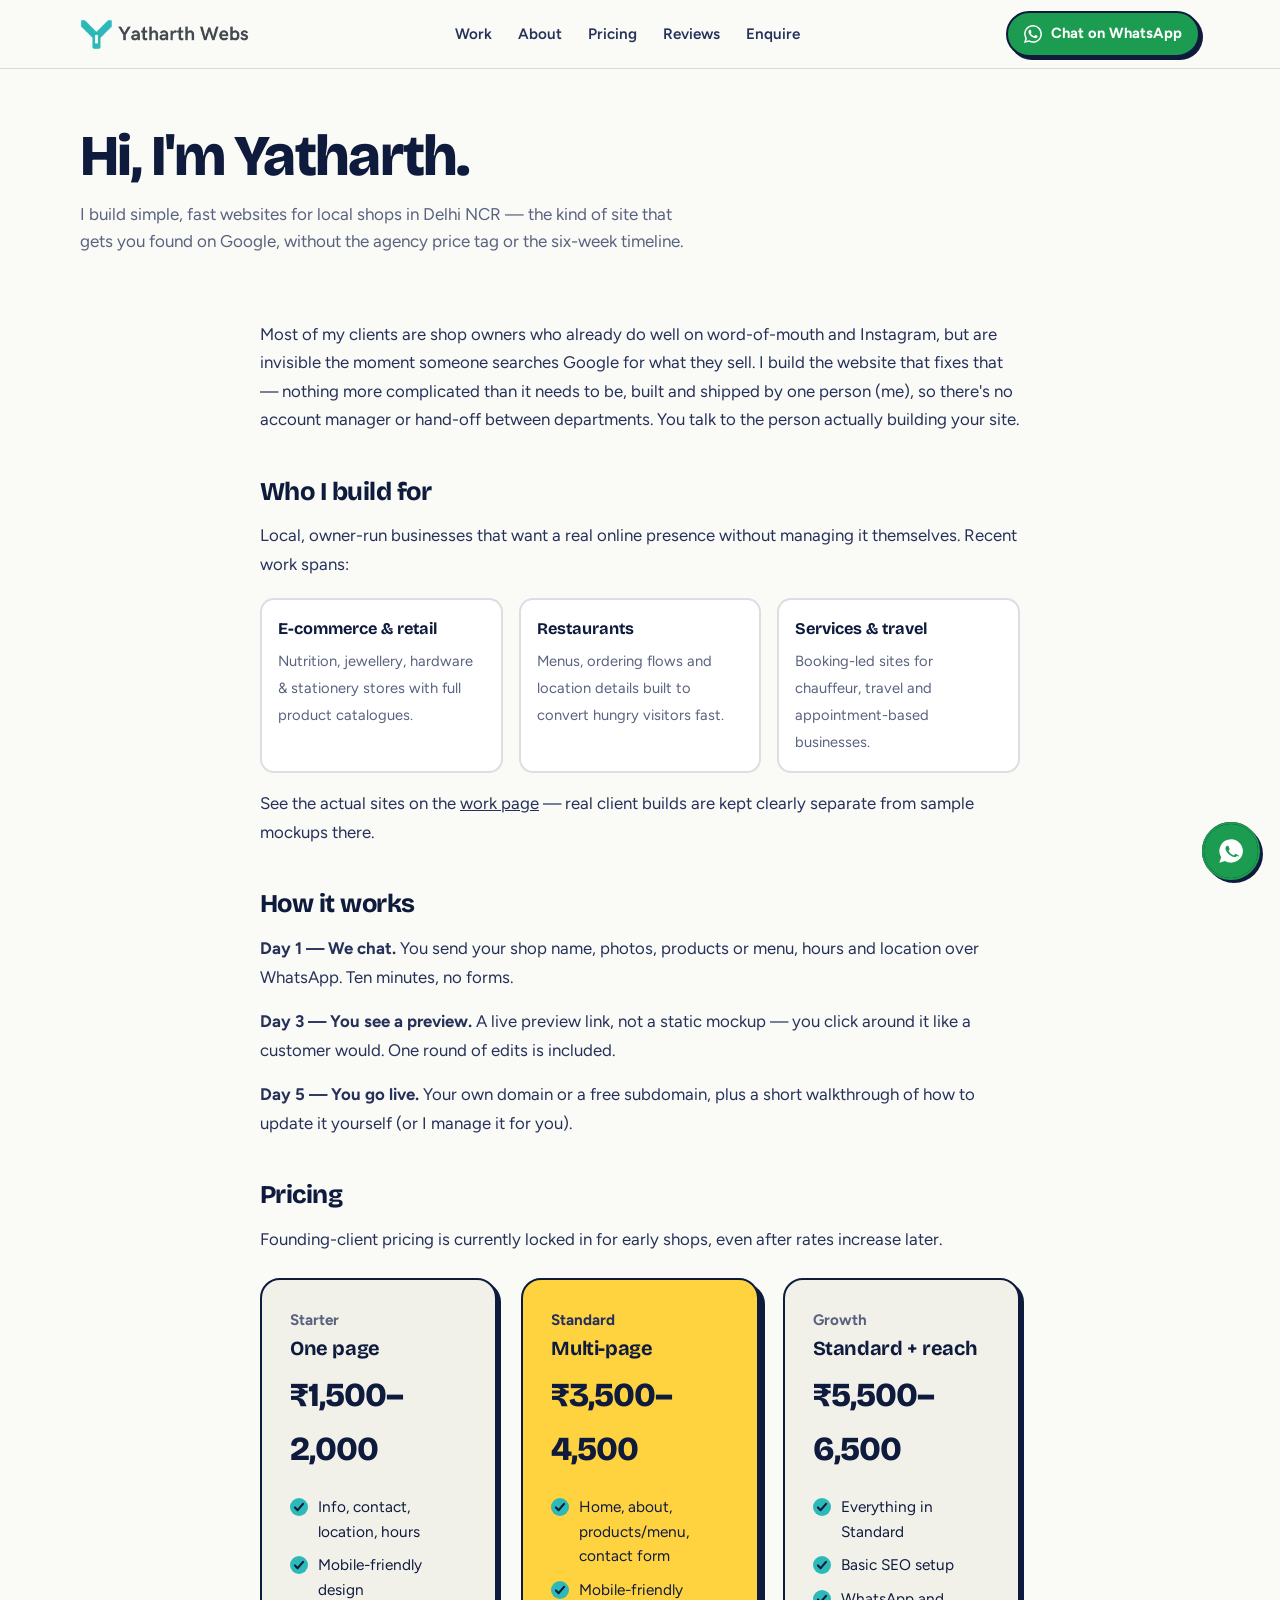
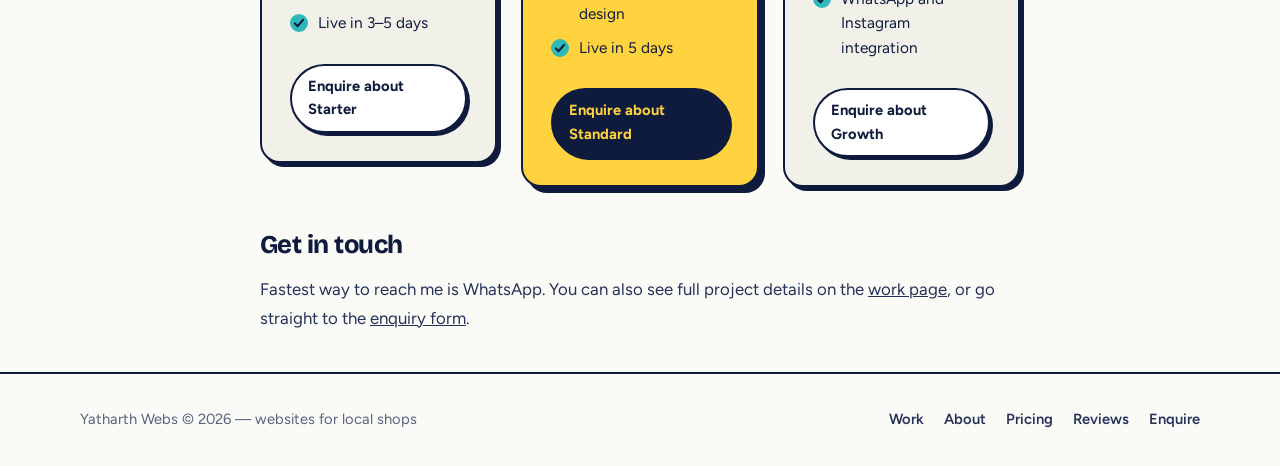
==== about.html @ ced32661 "Add files via upload" ====
<!doctype html>
<html lang="en">
<head>
<meta charset="utf-8">
<meta name="viewport" content="width=device-width, initial-scale=1">
<title>About &amp; Pricing — Yatharth Webs, Delhi</title>
<meta name="description" content="Yatharth Webs builds simple, fast websites for local shops in Delhi NCR — five-day turnaround, WhatsApp-first process, pricing from ₹1,500.">
<meta property="og:title" content="About Yatharth Webs">
<meta property="og:description" content="Who builds your site, how the five-day process works, and what it costs.">
<meta property="og:type" content="website">
<link rel="canonical" href="https://yatharthwebs.site/about.html">
<meta name="theme-color" content="#0f1b3d">
<link rel="icon" type="image/png" href="[data-uri]">
<link rel="preconnect" href="https://fonts.googleapis.com">
<link rel="preconnect" href="https://fonts.gstatic.com" crossorigin>
<link href="https://fonts.googleapis.com/css2?family=Bricolage+Grotesque:opsz,wght@12..96,500..800&family=Figtree:wght@400;500;600;700&display=swap" rel="stylesheet">
<link rel="stylesheet" href="assets/styles.css">
<style>
.ab-hero{padding:56px 0 8px}
.ab-hero h1{font-size:clamp(2.2rem,5vw,3.6rem);font-weight:800;letter-spacing:-.03em;max-width:20ch}
.ab-body{padding:40px 0}
.ab-body .wrap{max-width:760px}
.ab-body p{color:var(--ink-2);margin-top:16px;font-size:1.05rem;line-height:1.7}
.ab-body h2{margin-top:44px;font-size:1.6rem}
.who-grid{display:grid;grid-template-columns:repeat(auto-fit,minmax(200px,1fr));gap:16px;margin-top:20px}
.who-card{border:2px solid var(--line);border-radius:var(--r-md);padding:16px;background:var(--card)}
.who-card b{display:block;font-family:var(--display);font-size:1.02rem;margin-bottom:4px}
.who-card span{color:var(--muted);font-size:.92rem}
</style>
</head>
<body>
<div class="progress" aria-hidden="true"><i id="bar"></i></div>

<header class="nav">
  <div class="wrap">
    <a class="brand" href="index.html" aria-label="Yatharth Webs home"><img src="[data-uri]" alt="Yatharth Webs" width="169" height="31"></a>
    <nav class="links" aria-label="Sections">
      <a href="projects.html">Work</a><a href="about.html" aria-current="page">About</a><a href="index.html#pricing">Pricing</a><a href="index.html#reviews">Reviews</a><a href="index.html#enquire">Enquire</a>
    </nav>
    <a class="btn wa sm" href="https://wa.me/918130926649" target="_blank" rel="noopener">
      <svg viewBox="0 0 24 24" fill="currentColor" aria-hidden="true"><path d="M20.5 3.5A11.8 11.8 0 0012.05 0C5.5 0 .2 5.3.2 11.85c0 2.1.55 4.1 1.6 5.9L0 24l6.4-1.68a11.8 11.8 0 005.65 1.44h.01c6.55 0 11.85-5.3 11.85-11.85 0-3.17-1.23-6.14-3.4-8.4zM12.06 21.8h-.01a9.9 9.9 0 01-5.04-1.38l-.36-.21-3.8 1 1.02-3.7-.24-.38a9.87 9.87 0 01-1.51-5.27c0-5.45 4.44-9.88 9.9-9.88 2.64 0 5.12 1.03 6.98 2.9a9.8 9.8 0 012.89 6.99c0 5.45-4.44 9.93-9.83 9.93zm5.42-7.4c-.3-.15-1.76-.87-2.03-.97-.27-.1-.47-.15-.67.15-.2.3-.77.97-.94 1.17-.17.2-.35.22-.65.07-.3-.15-1.26-.46-2.4-1.48-.89-.79-1.49-1.77-1.66-2.07-.17-.3-.02-.46.13-.6.13-.13.3-.35.45-.52.15-.17.2-.3.3-.5.1-.2.05-.37-.02-.52-.08-.15-.67-1.62-.92-2.22-.24-.58-.49-.5-.67-.51h-.57c-.2 0-.52.08-.79.37-.27.3-1.04 1.02-1.04 2.48 0 1.46 1.07 2.88 1.22 3.08.15.2 2.1 3.2 5.08 4.49.71.3 1.26.49 1.7.63.71.23 1.36.2 1.87.12.57-.08 1.76-.72 2-1.41.25-.7.25-1.29.17-1.41-.07-.12-.27-.2-.57-.35z"/></svg>
      <span><span class="hide-sm">Chat on </span>WhatsApp</span>
    </a>
  </div>
</header>

<main id="top">
<section class="ab-hero">
  <div class="wrap">
    <h1 class="reveal">Hi, I'm Yatharth.</h1>
    <p class="lead reveal">I build simple, fast websites for local shops in Delhi NCR — the kind of site that gets you found on Google, without the agency price tag or the six-week timeline.</p>
  </div>
</section>

<section class="ab-body">
  <div class="wrap">
    <p class="reveal">Most of my clients are shop owners who already do well on word-of-mouth and Instagram, but are invisible the moment someone searches Google for what they sell. I build the website that fixes that — nothing more complicated than it needs to be, built and shipped by one person (me), so there's no account manager or hand-off between departments. You talk to the person actually building your site.</p>

    <h2 class="reveal">Who I build for</h2>
    <p class="reveal">Local, owner-run businesses that want a real online presence without managing it themselves. Recent work spans:</p>
    <div class="who-grid">
      <div class="who-card reveal"><b>E-commerce &amp; retail</b><span>Nutrition, jewellery, hardware &amp; stationery stores with full product catalogues.</span></div>
      <div class="who-card reveal"><b>Restaurants</b><span>Menus, ordering flows and location details built to convert hungry visitors fast.</span></div>
      <div class="who-card reveal"><b>Services &amp; travel</b><span>Booking-led sites for chauffeur, travel and appointment-based businesses.</span></div>
    </div>
    <p class="reveal">See the actual sites on the <a href="projects.html">work page</a> — real client builds are kept clearly separate from sample mockups there.</p>

    <h2 class="reveal">How it works</h2>
    <p class="reveal"><b>Day 1 — We chat.</b> You send your shop name, photos, products or menu, hours and location over WhatsApp. Ten minutes, no forms.</p>
    <p class="reveal"><b>Day 3 — You see a preview.</b> A live preview link, not a static mockup — you click around it like a customer would. One round of edits is included.</p>
    <p class="reveal"><b>Day 5 — You go live.</b> Your own domain or a free subdomain, plus a short walkthrough of how to update it yourself (or I manage it for you).</p>

    <h2 class="reveal">Pricing</h2>
    <p class="reveal">Founding-client pricing is currently locked in for early shops, even after rates increase later.</p>
    <div class="tiers" style="margin-top:24px">
      <div class="tier reveal">
        <span class="name">Starter</span><h3>One page</h3><div class="price">₹1,500–2,000</div>
        <ul><li>Info, contact, location, hours</li><li>Mobile-friendly design</li><li>Live in 3–5 days</li></ul>
        <a class="btn sm" href="index.html#enquire">Enquire about Starter</a>
      </div>
      <div class="tier mid reveal">
        <span class="name">Standard</span><h3>Multi-page</h3><div class="price">₹3,500–4,500</div>
        <ul><li>Home, about, products/menu, contact form</li><li>Mobile-friendly design</li><li>Live in 5 days</li></ul>
        <a class="btn sm ink" href="index.html#enquire">Enquire about Standard</a>
      </div>
      <div class="tier reveal">
        <span class="name">Growth</span><h3>Standard + reach</h3><div class="price">₹5,500–6,500</div>
        <ul><li>Everything in Standard</li><li>Basic SEO setup</li><li>WhatsApp and Instagram integration</li></ul>
        <a class="btn sm" href="index.html#enquire">Enquire about Growth</a>
      </div>
    </div>

    <h2 class="reveal">Get in touch</h2>
    <p class="reveal">Fastest way to reach me is WhatsApp. You can also see full project details on the <a href="projects.html">work page</a>, or go straight to the <a href="index.html#enquire">enquiry form</a>.</p>
  </div>
</section>
</main>

<footer>
  <div class="wrap">
    <span>Yatharth Webs © 2026 — websites for local shops</span>
    <nav aria-label="Footer"><a href="projects.html">Work</a><a href="about.html">About</a><a href="index.html#pricing">Pricing</a><a href="index.html#reviews">Reviews</a><a href="index.html#enquire">Enquire</a></nav>
  </div>
</footer>

<a class="fab" id="fab" href="https://wa.me/918130926649" target="_blank" rel="noopener" aria-label="Chat on WhatsApp">
  <svg viewBox="0 0 24 24" fill="currentColor" aria-hidden="true"><path d="M12.05 2a10 10 0 00-8.5 15.25L2 22l4.9-1.5A10 10 0 1012.05 2zm5.4 13.9c-.2.6-1.2 1.1-1.7 1.2-.4.1-1 .1-1.6-.1-.4-.1-.9-.3-1.5-.6-2.6-1.1-4.3-3.8-4.4-4-.1-.2-1-1.3-1-2.5s.6-1.8.9-2c.2-.3.5-.3.7-.3h.5c.2 0 .4 0 .6.5l.8 2c.1.1.1.3 0 .5l-.3.5-.4.4c-.1.1-.3.3-.1.6.2.3.8 1.3 1.7 2.1 1.1 1 2.1 1.3 2.4 1.5.3.1.5.1.6-.1l.9-1c.2-.3.4-.2.6-.1l1.9.9c.3.1.5.2.5.3.1.1.1.6-.1 1.2z"/></svg>
</a>

<script>
const $ = (s, r=document) => r.querySelector(s);
const reduce = matchMedia('(prefers-reduced-motion: reduce)').matches;
if (!reduce){
  const io = new IntersectionObserver(es => es.forEach(en => en.isIntersecting && en.target.classList.add('in')), {threshold:.12});
  document.querySelectorAll('.reveal').forEach(el => io.observe(el));
} else {
  document.querySelectorAll('.reveal').forEach(el => el.classList.add('in'));
}
const bar = $('#bar');
const onScroll = () => {
  const h = document.documentElement;
  bar.style.width = (h.scrollTop / (h.scrollHeight - h.clientHeight || 1) * 100) + '%';
};
addEventListener('scroll', onScroll, {passive:true}); onScroll();
</script>
</body>
</html>
---- assets/styles.css ----
:root{
  --ink:#0f1b3d; --ink-2:#26315a; --muted:#59627f; --muted-inverse:#b9c1dc; --white:#fff;
  --paper:#fafaf6; --paper-2:#f1f1ea; --card:#ffffff;
  --line:rgba(15,27,61,.14);
  --yellow:#ffd23f; --yellow-d:#e6b800; --teal:#2eb9b9; --teal-d:#0b7f86; --teal-l:#dcf4f4; --red:#e5383b; --green:#1c9c50; --green-d:#15803d;
  --display:'Bricolage Grotesque','Segoe UI',system-ui,sans-serif;
  --body:'Figtree','Segoe UI',system-ui,-apple-system,sans-serif;
  --shadow:0 1px 0 rgba(15,27,61,.05),0 22px 44px -26px rgba(15,27,61,.45);
  /* type scale */
  --fs-2xs:.78rem; --fs-xs:.85rem; --fs-sm:.92rem; --fs-md:1.15rem;
  --fs-lg:1.35rem; --fs-xl:1.8rem; --fs-2xl:2.1rem; --fs-3xl:3.4rem;
  /* radius scale */
  --r-lg:20px; --r-md:14px; --r-sm:10px; --r-xs:6px;
}
*{box-sizing:border-box;margin:0;padding:0}
html{scroll-behavior:smooth;scroll-padding-top:76px;overflow-x:hidden}
body{font-family:var(--body);background:var(--paper);color:var(--ink);line-height:1.6;font-size:17px;-webkit-font-smoothing:antialiased;overflow-x:hidden}
img,svg{max-width:100%;display:block}
a{color:inherit}
button,input,select,textarea{font:inherit;color:inherit}
:focus-visible{outline:3px solid var(--red);outline-offset:3px;border-radius:6px}
.wrap{width:min(1120px,100% - 40px);margin-inline:auto}
h1,h2,h3{font-family:var(--display);line-height:1.08;letter-spacing:-.02em}
h2{font-size:clamp(1.9rem,4vw,3rem);font-weight:750;max-width:18ch}
h3{font-size:1.25rem;font-weight:700}
.lead{color:var(--muted);max-width:56ch;margin-top:14px}
section{padding:96px 0}

/* progress */
.progress{position:fixed;inset:0 0 auto 0;height:4px;z-index:60;background:transparent}
.progress i{display:block;height:100%;width:0;background:var(--teal)}

/* nav */
.nav{position:sticky;top:0;z-index:50;background:rgba(250,250,246,.97);backdrop-filter:blur(12px);border-bottom:1px solid var(--line)}
.nav .wrap{display:flex;align-items:center;justify-content:space-between;height:68px;gap:16px}
.brand{display:flex;align-items:center;gap:10px;text-decoration:none;font-family:var(--display);font-weight:750;font-size:1.15rem;letter-spacing:-.02em}
.brand img{height:31px;width:auto;display:block}
.links{display:flex;gap:26px;font-weight:600;font-size:.95rem}
.links a{text-decoration:none;color:var(--ink-2);padding:6px 0;background:linear-gradient(var(--teal),var(--teal)) 0 100%/0 3px no-repeat;transition:background-size .25s}
.links a:hover{background-size:100% 3px}
.btn{display:inline-flex;align-items:center;justify-content:center;gap:9px;padding:13px 22px;border-radius:999px;border:2px solid var(--ink);font-weight:700;text-decoration:none;cursor:pointer;background:var(--card);transition:transform .15s,box-shadow .15s;box-shadow:3px 3px 0 var(--ink)}
.btn:hover{transform:translate(-1px,-1px);box-shadow:5px 5px 0 var(--ink)}
.btn:active{transform:translate(2px,2px);box-shadow:1px 1px 0 var(--ink)}
.btn.y{background:var(--yellow)}
.btn.ink{background:var(--ink);color:var(--yellow)}
.btn.wa{background:var(--green);color:#fff;border-color:var(--ink)}
.btn.sm{padding:9px 16px;font-size:.92rem}
.btn svg{width:18px;height:18px;flex:none}

/* hero */
.hero{padding:64px 0 56px;position:relative}
.hero .wrap{display:grid;grid-template-columns:1.05fr .95fr;gap:56px;align-items:center}
.hero h1{font-size:clamp(2.7rem,6.2vw,5.2rem);font-weight:800;letter-spacing:-.035em}
.hero p.lead{font-size:1.1rem;margin-top:22px}
.cta-row{display:flex;flex-wrap:wrap;gap:14px;margin-top:30px}
.stats{display:flex;gap:34px;margin-top:40px;flex-wrap:wrap}
.stat b{display:block;font-family:var(--display);font-size:2rem;font-weight:800;letter-spacing:-.03em}
.stat>span{font-size:.9rem;color:var(--muted)}
.stat b .num{font:inherit;color:inherit;letter-spacing:inherit}

/* search demo */
.serp{background:var(--card);border:2px solid var(--ink);border-radius:var(--r-lg);padding:22px;box-shadow:8px 8px 0 var(--ink);position:relative;transform:rotate(1.2deg)}
.serp-bar{display:flex;align-items:center;gap:12px;border:2px solid var(--ink);border-radius:999px;padding:11px 18px;font-weight:600;min-height:52px;background:var(--paper)}
.serp-bar svg{width:20px;height:20px;flex:none;color:var(--teal-d)}
.caret{display:inline-block;width:2px;height:1.1em;background:var(--ink);margin-left:2px;vertical-align:-3px;animation:blink 1s steps(1) infinite}
@keyframes blink{50%{opacity:0}}
.res{margin-top:18px;padding:16px;border-radius:var(--r-md);border:2px solid var(--yellow-d);background:#fffbe6;opacity:0;transform:translateY(10px) scale(.98);transition:opacity .4s,transform .4s;min-height:150px}
.res.show{opacity:1;transform:none}
.res-u{display:flex;align-items:center;gap:9px;font-size:.85rem;color:var(--muted);font-weight:600}
.fav{display:grid;place-items:center;width:24px;height:24px;border-radius:50%;background:var(--ink);color:var(--yellow);font-size:.72rem;font-weight:800;font-family:var(--display)}
.res-t{font-family:var(--display);font-weight:700;font-size:1.25rem;color:var(--teal-d);margin-top:6px}
.res-d{font-size:.95rem;color:var(--ink-2);margin-top:4px}
.res-a{display:flex;gap:8px;margin-top:12px;flex-wrap:wrap}
.res-a span{font-size:.8rem;font-weight:700;padding:5px 12px;border:1.5px solid var(--ink);border-radius:999px;background:#fff}
.ghost{margin-top:14px;display:grid;gap:9px;opacity:.55}
.ghost i{display:block;height:10px;border-radius:5px;background:var(--paper-2)}
.ghost i:nth-child(1){width:38%;height:13px}.ghost i:nth-child(2){width:88%}.ghost i:nth-child(3){width:64%}
.tag{position:absolute;font-size:.82rem;font-weight:700;background:var(--yellow);border:2px solid var(--ink);border-radius:999px;padding:6px 13px;box-shadow:3px 3px 0 var(--ink);animation:bob 5s ease-in-out infinite}
.tag.t1{top:-18px;right:24px}
.tag.t2{bottom:-16px;left:26px;background:var(--teal);animation-delay:-2s}
@keyframes bob{50%{transform:translateY(-7px)}}

/* ticker */
.ticker{background:var(--yellow);border-block:2px solid var(--ink);overflow:hidden;padding:14px 0}
.ticker-track{display:flex;width:max-content;animation:tick 34s linear infinite}
.ticker:hover .ticker-track{animation-play-state:paused}
.ticker span{font-family:var(--display);font-weight:700;font-size:1.15rem;padding-right:42px;white-space:nowrap;display:flex;align-items:center;gap:42px}
.ticker span::after{content:"";width:9px;height:9px;background:var(--ink);transform:rotate(45deg)}
@keyframes tick{to{transform:translateX(-50%)}}

/* difference */
.diff-grid{display:grid;grid-template-columns:1fr 1fr;gap:26px;margin-top:44px}
.panel{background:var(--card);border:2px solid var(--ink);border-radius:var(--r-lg);padding:26px;box-shadow:var(--shadow);display:flex;flex-direction:column}
.igrid,.mini-res{min-height:132px}
.diff-grid .panel{transition:opacity .6s,transform .25s ease,box-shadow .25s ease,background-color .25s ease,border-color .25s ease}
.diff-grid .panel .row.me,.diff-grid .panel .miss{transition:transform .25s ease}
@media (hover:hover){
  .diff-grid .panel:hover,.diff-grid .panel:focus-within{transform:translateY(-6px);box-shadow:8px 8px 0 var(--ink)}
  .diff-grid .panel.bad:hover{background:#fff1ef}
  .diff-grid .panel.win:hover{background:var(--teal-l)}
  .diff-grid .panel.win:hover .row.me{transform:scale(1.04)}
  .diff-grid .panel.bad:hover .miss{transform:translateX(4px)}
}
.panel h3{margin:18px 0 8px}
.panel p{color:var(--muted);font-size:.98rem}
.igrid{display:grid;grid-template-columns:repeat(3,1fr);gap:6px}
.igrid i{aspect-ratio:1;border-radius:6px;background:var(--paper-2)}
.igrid i:nth-child(3n+1){background:#dfe3f2}.igrid i:nth-child(4n){background:#f6e3d3}
.miss{display:inline-flex;align-items:center;gap:8px;margin-top:14px;font-weight:700;font-size:.85rem;color:var(--red)}
.mini-res{display:grid;gap:10px}
.mini-res .row{display:flex;align-items:center;gap:10px;padding:11px 13px;border-radius:var(--r-sm);background:#fff;border:1.5px solid var(--line);font-size:var(--fs-sm);font-weight:600}
.mini-res .row.me{border:2px solid var(--ink);background:var(--yellow)}
.mini-res .row small{margin-left:auto;font-weight:600;color:var(--muted)}
.mini-res .row.me small{color:var(--ink)}

/* work */
#work{background:var(--paper-2);border-block:1px solid var(--line)}
.work-grid{display:grid;grid-template-columns:1fr 1fr;grid-template-rows:auto auto;gap:24px;margin-top:44px}
.project{display:flex;flex-direction:column;background:var(--card);border:2px solid var(--ink);border-radius:var(--r-lg);overflow:hidden;text-decoration:none;box-shadow:var(--shadow);transition:box-shadow .2s}
.project:hover{box-shadow:7px 7px 0 var(--ink)}
.project.big{grid-row:span 2}
.project .body{padding:22px 24px 26px;display:flex;flex-direction:column;gap:8px;flex:1}
.kind{font-size:.85rem;font-weight:700;color:var(--teal-d)}
.project p{color:var(--muted);font-size:.97rem}
.visit{margin-top:auto;padding-top:10px;font-weight:700;display:inline-flex;gap:8px;align-items:center}
.visit svg{width:16px;height:16px;transition:transform .2s}
.project:hover .visit svg{transform:translate(3px,-3px)}
.thumb{--a:#10275a;--b:#1e4aa8;--c:#ffd23f;padding:14px 14px 0;background:var(--ink);will-change:transform;transition:transform .15s ease-out;transform-style:preserve-3d}
.big .thumb{padding:18px 18px 0}
.thumb .bar{display:flex;align-items:center;gap:6px;background:#fff;border-radius:var(--r-sm) var(--r-sm) 0 0;padding:8px 12px;font-size:var(--fs-2xs);color:var(--muted);font-weight:600}
.thumb .bar i{width:9px;height:9px;border-radius:50%;background:var(--line)}
.thumb .bar i:first-child{background:#ff6b5e}.thumb .bar i:nth-child(2){background:#ffc23f}.thumb .bar i:nth-child(3){background:#3ecf5b}
.thumb .bar span{margin-left:8px;overflow:hidden;text-overflow:ellipsis;white-space:nowrap}
.scr{position:relative;height:170px;background:linear-gradient(135deg,var(--a),var(--b));padding:22px;overflow:hidden}
.big .scr{height:250px}
.glyph{font-family:var(--display);font-weight:800;font-size:3.4rem;color:var(--c);line-height:1;letter-spacing:-.04em}
.big .glyph{font-size:5rem}
.ln{height:9px;border-radius:5px;background:var(--c);opacity:.4;margin-top:12px}
.ln.l1{width:58%;margin-top:18px}.ln.l2{width:38%}
.pilly{position:absolute;right:22px;bottom:22px;background:var(--c);color:var(--a);font-weight:800;font-size:var(--fs-2xs);padding:8px 16px;border-radius:999px;pointer-events:none}
.more-row{display:flex;justify-content:center;flex-wrap:wrap;gap:14px;margin-top:38px}
.more-row .btn b{display:grid;place-items:center;min-width:26px;height:26px;padding:0 7px;border-radius:999px;background:var(--yellow);color:var(--ink);font-size:.8rem}
.note{text-align:center;margin-top:22px;font-size:.92rem;color:var(--muted)}

/* modal */
.modal{position:fixed;inset:0;z-index:100;display:grid;place-items:center;padding:20px}
.modal[hidden]{display:none}
.scrim{position:absolute;inset:0;background:rgba(15,27,61,.62);backdrop-filter:blur(3px);animation:fade .2s}
.sheet{position:relative;width:min(720px,100%);max-height:min(86vh,760px);overflow:auto;background:var(--paper);border:2px solid var(--ink);border-radius:var(--r-lg);box-shadow:10px 10px 0 var(--ink);padding:30px;animation:pop .28s cubic-bezier(.2,.9,.3,1.2)}
@keyframes fade{from{opacity:0}}
@keyframes pop{from{opacity:0;transform:translateY(18px) scale(.96)}}
.sheet-head{display:flex;justify-content:space-between;align-items:flex-start;gap:16px}
.sheet h2{font-size:1.8rem}
.x,.dot{border-radius:50%;border:2px solid var(--ink);background:#fff;cursor:pointer}
.x{flex:none;width:40px;height:40px;font-size:1.3rem;line-height:1}
.x:hover{background:var(--yellow)}
.chips{display:flex;flex-wrap:wrap;gap:8px;margin:20px 0 10px}
.chip{padding:7px 15px;border-radius:999px;border:2px solid var(--ink);background:#fff;font-weight:700;font-size:var(--fs-xs);cursor:pointer}
.chip[aria-pressed="true"]{background:var(--ink);color:var(--yellow)}
.plist{display:grid;grid-template-columns:repeat(auto-fit,minmax(230px,1fr));gap:28px;margin-top:14px;align-items:start}
.pcol-h{display:flex;align-items:center;gap:8px;font-size:.92rem;font-weight:700;color:var(--muted);text-transform:uppercase;letter-spacing:.02em;margin-bottom:10px;padding-bottom:8px;border-bottom:2px solid var(--line)}
.pcol-n{display:inline-grid;place-items:center;min-width:20px;height:20px;padding:0 5px;border-radius:999px;background:var(--paper-2);color:var(--ink-2);font-size:.72rem;font-weight:800}
.pcol-list{display:grid;gap:12px}
.pitem{display:grid;grid-template-columns:54px 1fr auto;gap:16px;align-items:center;padding:14px;border:2px solid var(--line);border-radius:var(--r-md);background:#fff;text-decoration:none;transition:border-color .15s,transform .15s}
.pitem:hover{border-color:var(--ink);transform:translateX(3px)}
.pmark{width:54px;height:54px;border-radius:var(--r-md);display:grid;place-items:center;background:linear-gradient(135deg,var(--a),var(--b));color:var(--c);font-family:var(--display);font-weight:800;font-size:1.2rem}
.pitem b{font-family:var(--display);font-size:1.08rem}
.pitem small{display:block;color:var(--muted);font-size:.88rem;line-height:1.4}
.pitem .go{font-weight:700;font-size:.9rem;white-space:nowrap;color:var(--teal-d)}
.sheet h3.sub{margin-top:28px;font-size:1.05rem}
.linkrow{display:flex;flex-wrap:wrap;gap:10px;margin-top:12px}

/* process */
#process{background:var(--ink);color:#fff}
#process .lead{color:var(--muted-inverse)}
.steps{display:grid;grid-template-columns:repeat(3,1fr);gap:30px;margin-top:52px;position:relative}
.steps::before{content:"";position:absolute;left:0;right:0;top:22px;height:3px;background:rgba(255,255,255,.18)}
.steps::after{content:"";position:absolute;left:0;top:22px;height:3px;width:0;background:var(--teal);transition:width 1.6s cubic-bezier(.3,.7,.2,1)}
.steps.go::after{width:100%}
.step{position:relative;z-index:1;padding-top:58px}
.step .day{position:absolute;z-index:2;top:0;left:0;background:var(--yellow);color:var(--ink);font-family:var(--display);font-weight:800;padding:8px 16px;border-radius:999px;font-size:.95rem;border:2px solid var(--ink)}
.step h3{color:#fff}
.step p{color:var(--muted-inverse);margin-top:8px;font-size:.98rem}

/* pricing */
.tiers{display:grid;grid-template-columns:repeat(3,1fr);gap:24px;margin-top:44px;align-items:start}
.tier{background:var(--paper-2);border:2px solid var(--ink);border-radius:var(--r-lg);padding:28px;box-shadow:4px 4px 0 var(--ink);display:flex;flex-direction:column;gap:6px;transition:transform .2s}
.tier:hover{transform:translateY(-4px)}
.tier.mid{background:var(--yellow);box-shadow:6px 6px 0 var(--ink)}
.tier .name{font-weight:700;font-size:.95rem;color:var(--muted)}
.tier.mid .name{color:var(--ink-2)}
.price{font-family:var(--display);font-weight:800;font-size:2.1rem;letter-spacing:-.03em;margin:4px 0 12px}
.tier ul{list-style:none;display:grid;gap:9px;margin-bottom:22px}
.tier li{display:flex;gap:10px;font-size:.96rem}
.tier li::before{content:"";flex:none;width:18px;height:18px;margin-top:3px;border-radius:50%;background:var(--teal) url("data:image/svg+xml,%3Csvg xmlns='http://www.w3.org/2000/svg' viewBox='0 0 20 20'%3E%3Cpath d='M5.5 10.5l3 3 6-7' fill='none' stroke='%230f1b3d' stroke-width='2.4' stroke-linecap='round' stroke-linejoin='round'/%3E%3C/svg%3E") center/contain no-repeat}
.tier .btn{margin-top:auto}

/* reviews */
#reviews{background:var(--paper-2);border-block:1px solid var(--line)}
.rev-grid{display:grid;grid-template-columns:1.1fr .9fr;gap:30px;margin-top:44px;align-items:stretch}
.rev-stage{position:relative;background:var(--card);border:2px solid var(--ink);border-radius:var(--r-lg);padding:32px;box-shadow:var(--shadow);display:flex;flex-direction:column;justify-content:center;min-height:320px}
.rev-stage .qmark{font-family:var(--display);font-size:5rem;line-height:.6;color:var(--yellow-d);height:36px}
.stars{display:inline-flex;gap:3px;color:var(--yellow-d)}
.stars svg{width:20px;height:20px}
.stars .off{color:var(--line)}
.rev-text{font-family:var(--display);font-weight:600;font-size:1.35rem;line-height:1.35;margin:14px 0 18px;letter-spacing:-.01em}
.rev-who{font-weight:700}.rev-who small{display:block;font-weight:500;color:var(--muted)}
.rev-nav{display:flex;align-items:center;gap:10px;margin-top:24px}
.dot{width:11px;height:11px;padding:0}
.dot[aria-current="true"]{background:var(--ink);width:26px;border-radius:8px}
.rev-empty{text-align:left}
.rev-empty h3{font-size:1.5rem;max-width:20ch}
.rev-empty p{color:var(--muted);margin-top:10px;max-width:42ch}
.form-card{background:var(--card);border:2px solid var(--ink);border-radius:var(--r-lg);padding:28px;box-shadow:var(--shadow)}
.form-card h3{margin-bottom:4px}
.form-card>p{color:var(--muted);font-size:.95rem;margin-bottom:16px}
.starpick{display:flex;gap:4px;margin:6px 0 4px}
.starpick button{background:none;border:0;cursor:pointer;color:var(--line);padding:2px;transition:transform .12s,color .12s}
.starpick button svg{width:32px;height:32px}
.starpick button.on{color:var(--yellow-d)}
.starpick button:hover{transform:scale(1.15)}

/* forms */
.field{display:grid;gap:6px;margin-bottom:14px}
.field label{font-weight:700;font-size:.92rem}
.field label span{font-weight:500;color:var(--muted)}
.field input,.field select,.field textarea{width:100%;padding:12px 14px;border-radius:var(--r-sm);border:2px solid var(--line);background:#fff;transition:border-color .15s,box-shadow .15s}
.field textarea{min-height:104px;resize:vertical}
.field input,.field select{height:52px}
.field input:focus,.field select:focus,.field textarea:focus{outline:none;border-color:var(--ink);box-shadow:3px 3px 0 var(--teal)}
.field.bad input,.field.bad textarea{border-color:var(--red)}
.field[hidden]{display:none}
.err{color:var(--red);font-size:.86rem;font-weight:600;min-height:0}
.two{display:grid;grid-template-columns:1fr 1fr;gap:14px}
.actions{display:flex;flex-wrap:wrap;gap:12px;margin-top:6px}
.done{display:none;text-align:center;padding:22px 6px}
.done.show{display:block;animation:pop .35s}
.done .tick{width:60px;height:60px;border-radius:50%;background:var(--green);border:2px solid var(--ink);display:grid;place-items:center;margin:0 auto 14px;color:#fff}
.done .tick svg{width:30px;height:30px}
.done p{color:var(--muted);margin:8px auto 16px;max-width:36ch}

.hp{position:absolute!important;left:-9999px;width:1px;height:1px;overflow:hidden}

/* enquire */
#enquire{background:var(--ink);color:#fff}
#enquire .lead{color:var(--muted-inverse)}
.enq{display:grid;grid-template-columns:.85fr 1.15fr;gap:52px;align-items:start}
.ways{display:grid;gap:12px;margin-top:30px}
.way{display:flex;align-items:center;gap:14px;padding:14px 16px;border:2px solid rgba(255,255,255,.22);border-radius:var(--r-md);text-decoration:none;transition:border-color .15s,background .15s}
.way:hover{border-color:var(--teal);background:rgba(255,255,255,.05)}
.way i{flex:none;display:grid;place-items:center;width:42px;height:42px;border-radius:var(--r-sm);background:var(--teal);color:var(--ink)}
.way i svg{width:20px;height:20px}
.way b{display:block;font-size:.98rem}.way small{color:var(--muted-inverse);font-size:var(--fs-xs)}
#enquire .form-card{color:var(--ink);box-shadow:8px 8px 0 var(--teal)}

footer{background:var(--paper);padding:34px 0;border-top:2px solid var(--ink)}
footer .wrap{display:flex;flex-wrap:wrap;justify-content:space-between;gap:16px;align-items:center;font-size:.92rem;color:var(--muted)}
footer nav{display:flex;gap:20px;font-weight:600}
footer nav a{text-decoration:none;color:var(--ink-2)}footer nav a:hover{text-decoration:underline}

.fab{position:fixed;right:20px;bottom:20px;z-index:40;width:58px;height:58px;border-radius:50%;background:var(--green);border:2px solid var(--ink);color:#fff;display:grid;place-items:center;box-shadow:3px 3px 0 var(--ink);transition:transform .2s,opacity .25s}
.fab.hide{opacity:0;pointer-events:none;transform:scale(.7)}
.fab svg{width:28px;height:28px}
.fab::before{content:"";position:absolute;inset:-2px;border-radius:50%;border:2px solid var(--green);animation:ping 2.6s ease-out infinite}
@keyframes ping{from{transform:scale(1);opacity:.8}to{transform:scale(1.7);opacity:0}}

.reveal{opacity:0;transform:translateY(14px);transition:opacity .6s,transform .6s}
.reveal.in{opacity:1;transform:none}

@media (max-width:900px){
  section{padding:72px 0}
  .hero .wrap,.diff-grid,.work-grid,.rev-grid,.enq{grid-template-columns:1fr}
  .project.big{grid-row:auto}
  .steps,.tiers{grid-template-columns:1fr}
  .steps::before,.steps::after{display:none}
  .links{display:none}
  .serp{transform:none;margin-top:8px}
  .two{grid-template-columns:1fr}
}
@media (max-width:600px){
  html{scroll-padding-top:66px}
  .nav .wrap{height:58px;gap:10px}
  .brand img{height:24px}
  .nav .btn.sm{padding:8px 14px;font-size:.85rem;white-space:nowrap;box-shadow:2px 2px 0 var(--ink);gap:7px}
  .nav .btn.sm svg{width:16px;height:16px}
  .hide-sm{display:none}
}
@media (prefers-reduced-motion:reduce){
  *,*::before,*::after{animation:none!important;transition:none!important;scroll-behavior:auto!important}
  .reveal{opacity:1;transform:none}
  .res{opacity:1;transform:none}
}
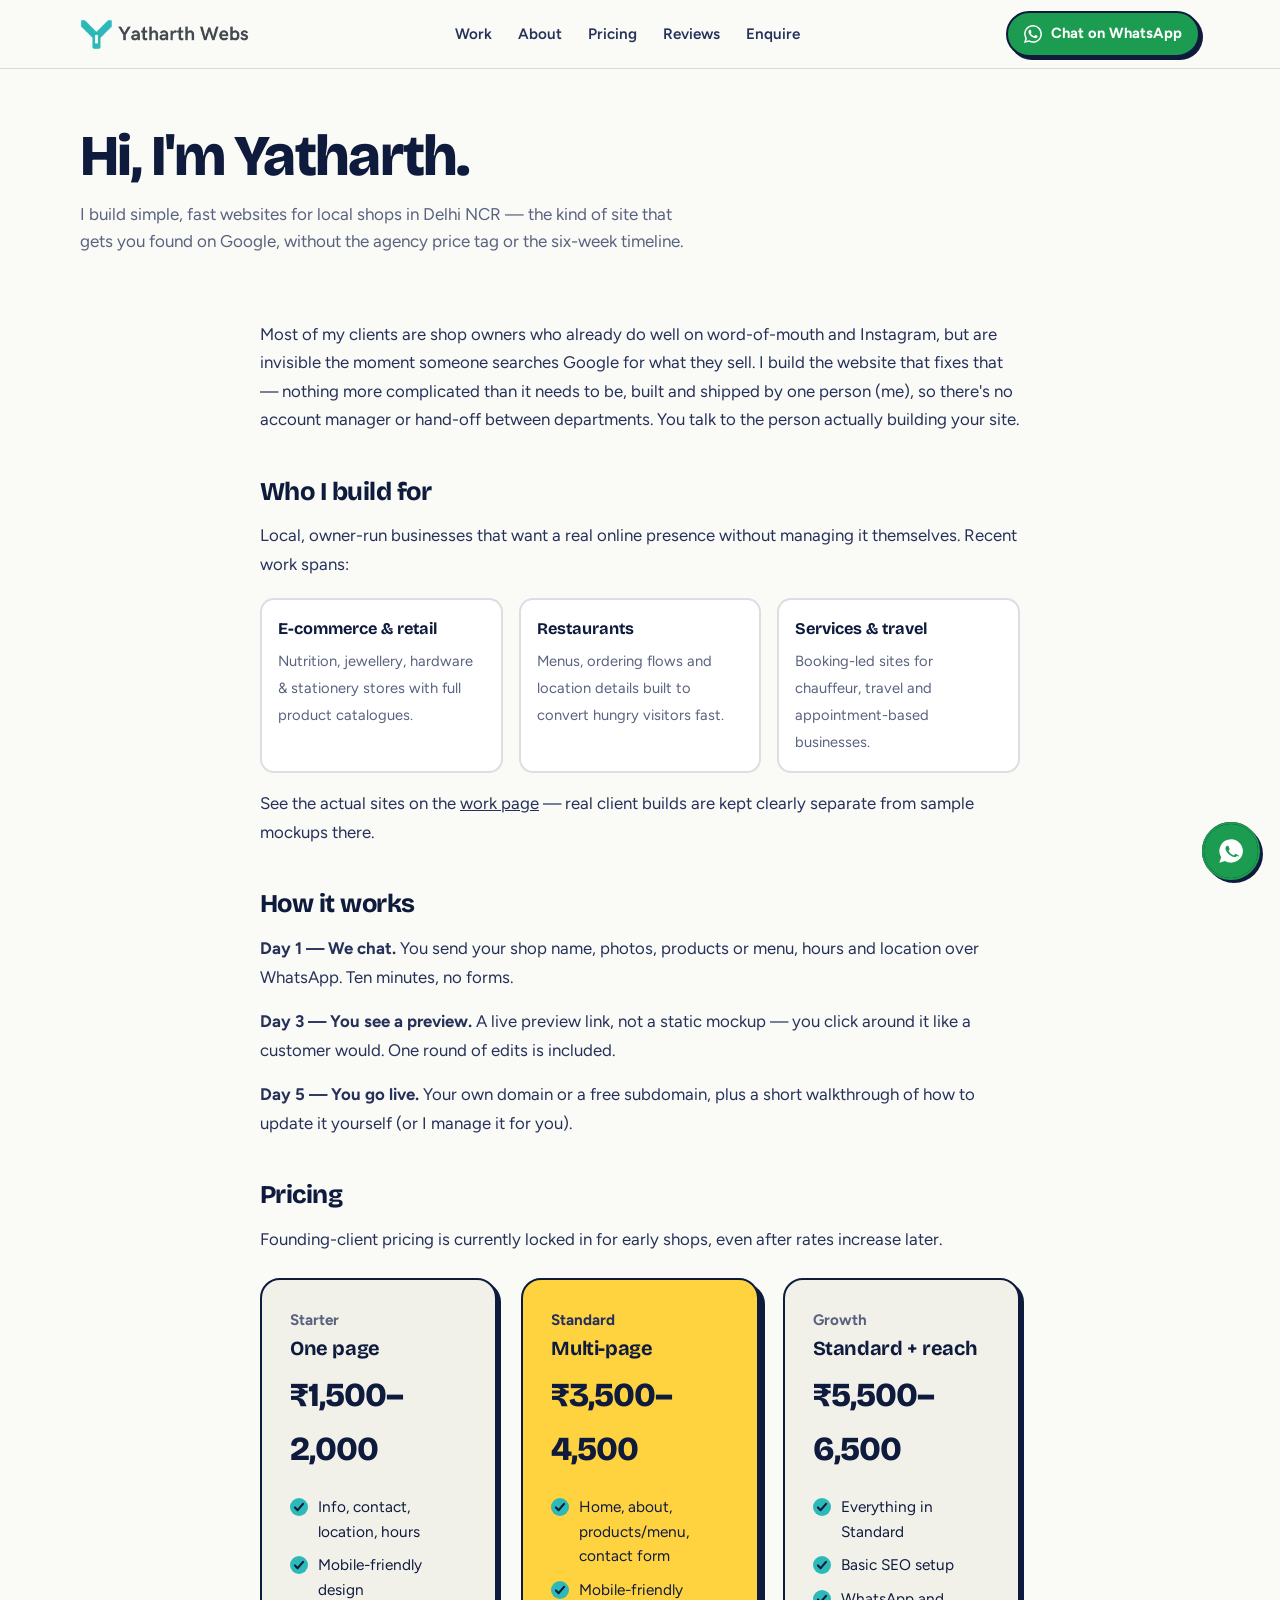
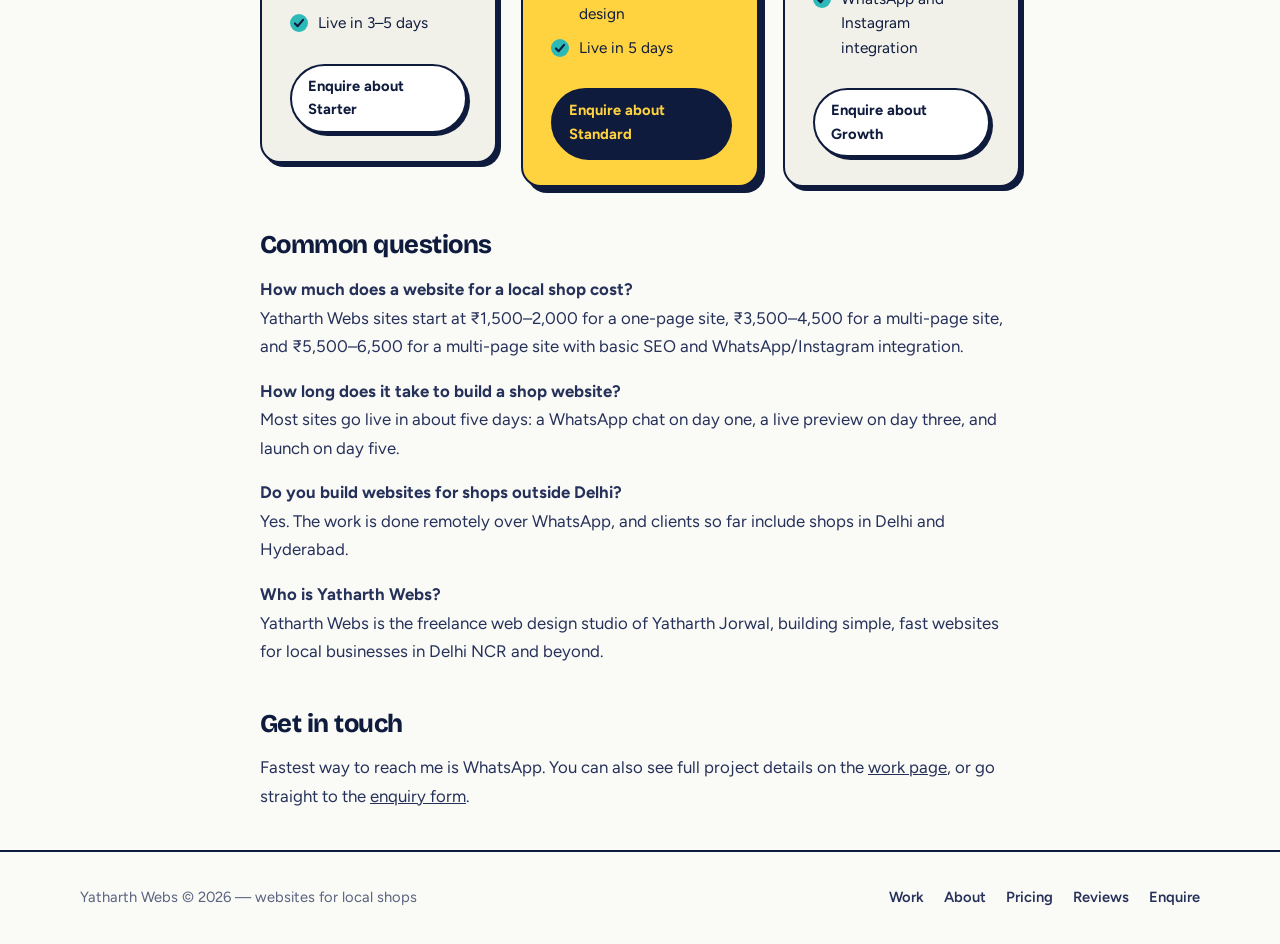
==== commit 98035a98: "Add files via upload" ====
--- a/about.html
+++ b/about.html
@@ -15,6 +15,10 @@
 <link rel="preconnect" href="https://fonts.gstatic.com" crossorigin>
 <link href="https://fonts.googleapis.com/css2?family=Bricolage+Grotesque:opsz,wght@12..96,500..800&family=Figtree:wght@400;500;600;700&display=swap" rel="stylesheet">
 <link rel="stylesheet" href="assets/styles.css">
+<meta name="google-site-verification" content="PASTE_GSC_TOKEN_HERE">  <!-- Search Console: replace token, or delete this line if you verify via DNS -->
+<script type="application/ld+json">{"@context": "https://schema.org", "@type": "FAQPage", "mainEntity": [{"@type": "Question", "name": "How much does a website for a local shop cost?", "acceptedAnswer": {"@type": "Answer", "text": "Yatharth Webs sites start at ₹1,500–2,000 for a one-page site, ₹3,500–4,500 for a multi-page site, and ₹5,500–6,500 for a multi-page site with basic SEO and WhatsApp/Instagram integration."}}, {"@type": "Question", "name": "How long does it take to build a shop website?", "acceptedAnswer": {"@type": "Answer", "text": "Most sites go live in about five days: a WhatsApp chat on day one, a live preview on day three, and launch on day five."}}, {"@type": "Question", "name": "Do you build websites for shops outside Delhi?", "acceptedAnswer": {"@type": "Answer", "text": "Yes. The work is done remotely over WhatsApp, and clients so far include shops in Delhi and Hyderabad."}}, {"@type": "Question", "name": "Who is Yatharth Webs?", "acceptedAnswer": {"@type": "Answer", "text": "Yatharth Webs is the freelance web design studio of Yatharth Jorwal, building simple, fast websites for local businesses in Delhi NCR and beyond."}}]}</script>
+<script src="assets/pixel.js"></script>
+<noscript><img height="1" width="1" style="display:none" src="https://www.facebook.com/tr?id=1102043718863613&ev=PageView&noscript=1" alt=""></noscript>
 <style>
 .ab-hero{padding:56px 0 8px}
 .ab-hero h1{font-size:clamp(2.2rem,5vw,3.6rem);font-weight:800;letter-spacing:-.03em;max-width:20ch}
@@ -90,6 +94,12 @@
       </div>
     </div>
 
+    <h2 class="reveal">Common questions</h2>
+    <p class="reveal"><b>How much does a website for a local shop cost?</b><br>Yatharth Webs sites start at ₹1,500–2,000 for a one-page site, ₹3,500–4,500 for a multi-page site, and ₹5,500–6,500 for a multi-page site with basic SEO and WhatsApp/Instagram integration.</p>
+    <p class="reveal"><b>How long does it take to build a shop website?</b><br>Most sites go live in about five days: a WhatsApp chat on day one, a live preview on day three, and launch on day five.</p>
+    <p class="reveal"><b>Do you build websites for shops outside Delhi?</b><br>Yes. The work is done remotely over WhatsApp, and clients so far include shops in Delhi and Hyderabad.</p>
+    <p class="reveal"><b>Who is Yatharth Webs?</b><br>Yatharth Webs is the freelance web design studio of Yatharth Jorwal, building simple, fast websites for local businesses in Delhi NCR and beyond.</p>
+
     <h2 class="reveal">Get in touch</h2>
     <p class="reveal">Fastest way to reach me is WhatsApp. You can also see full project details on the <a href="projects.html">work page</a>, or go straight to the <a href="index.html#enquire">enquiry form</a>.</p>
   </div>
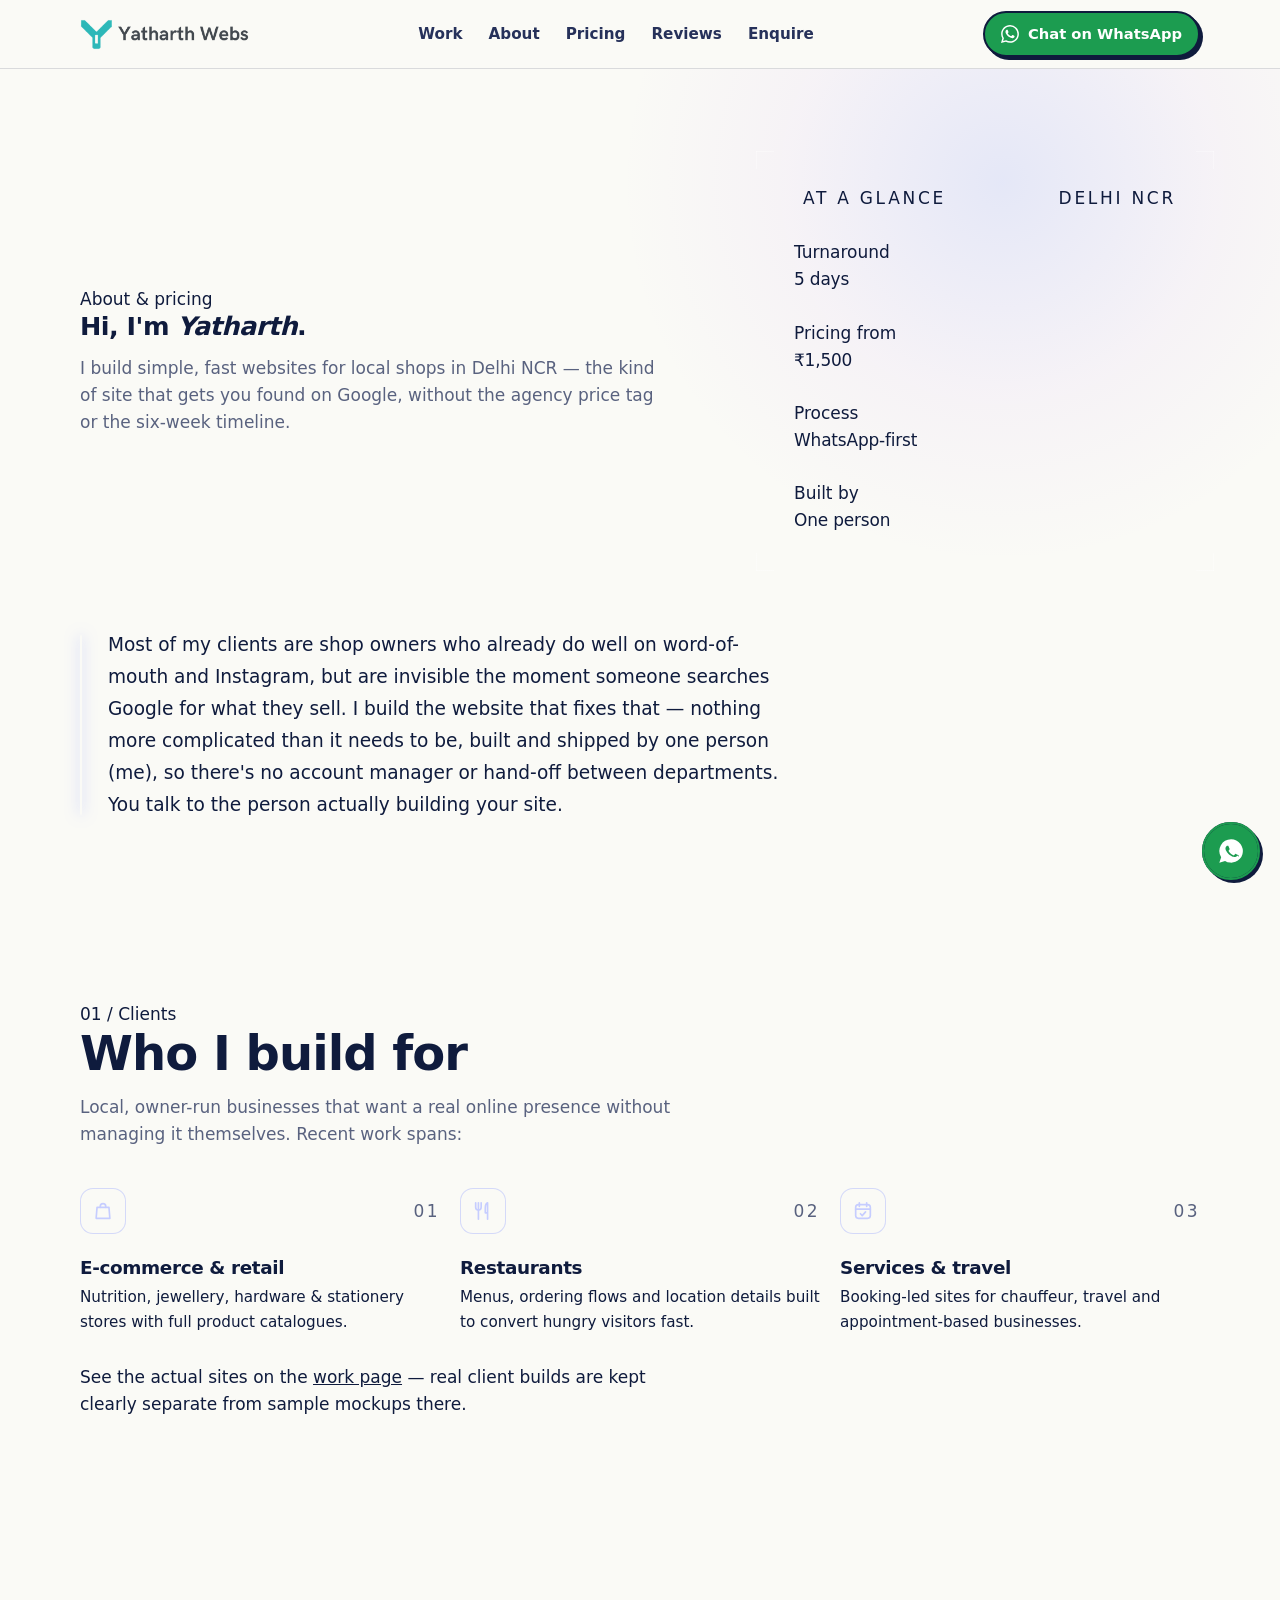
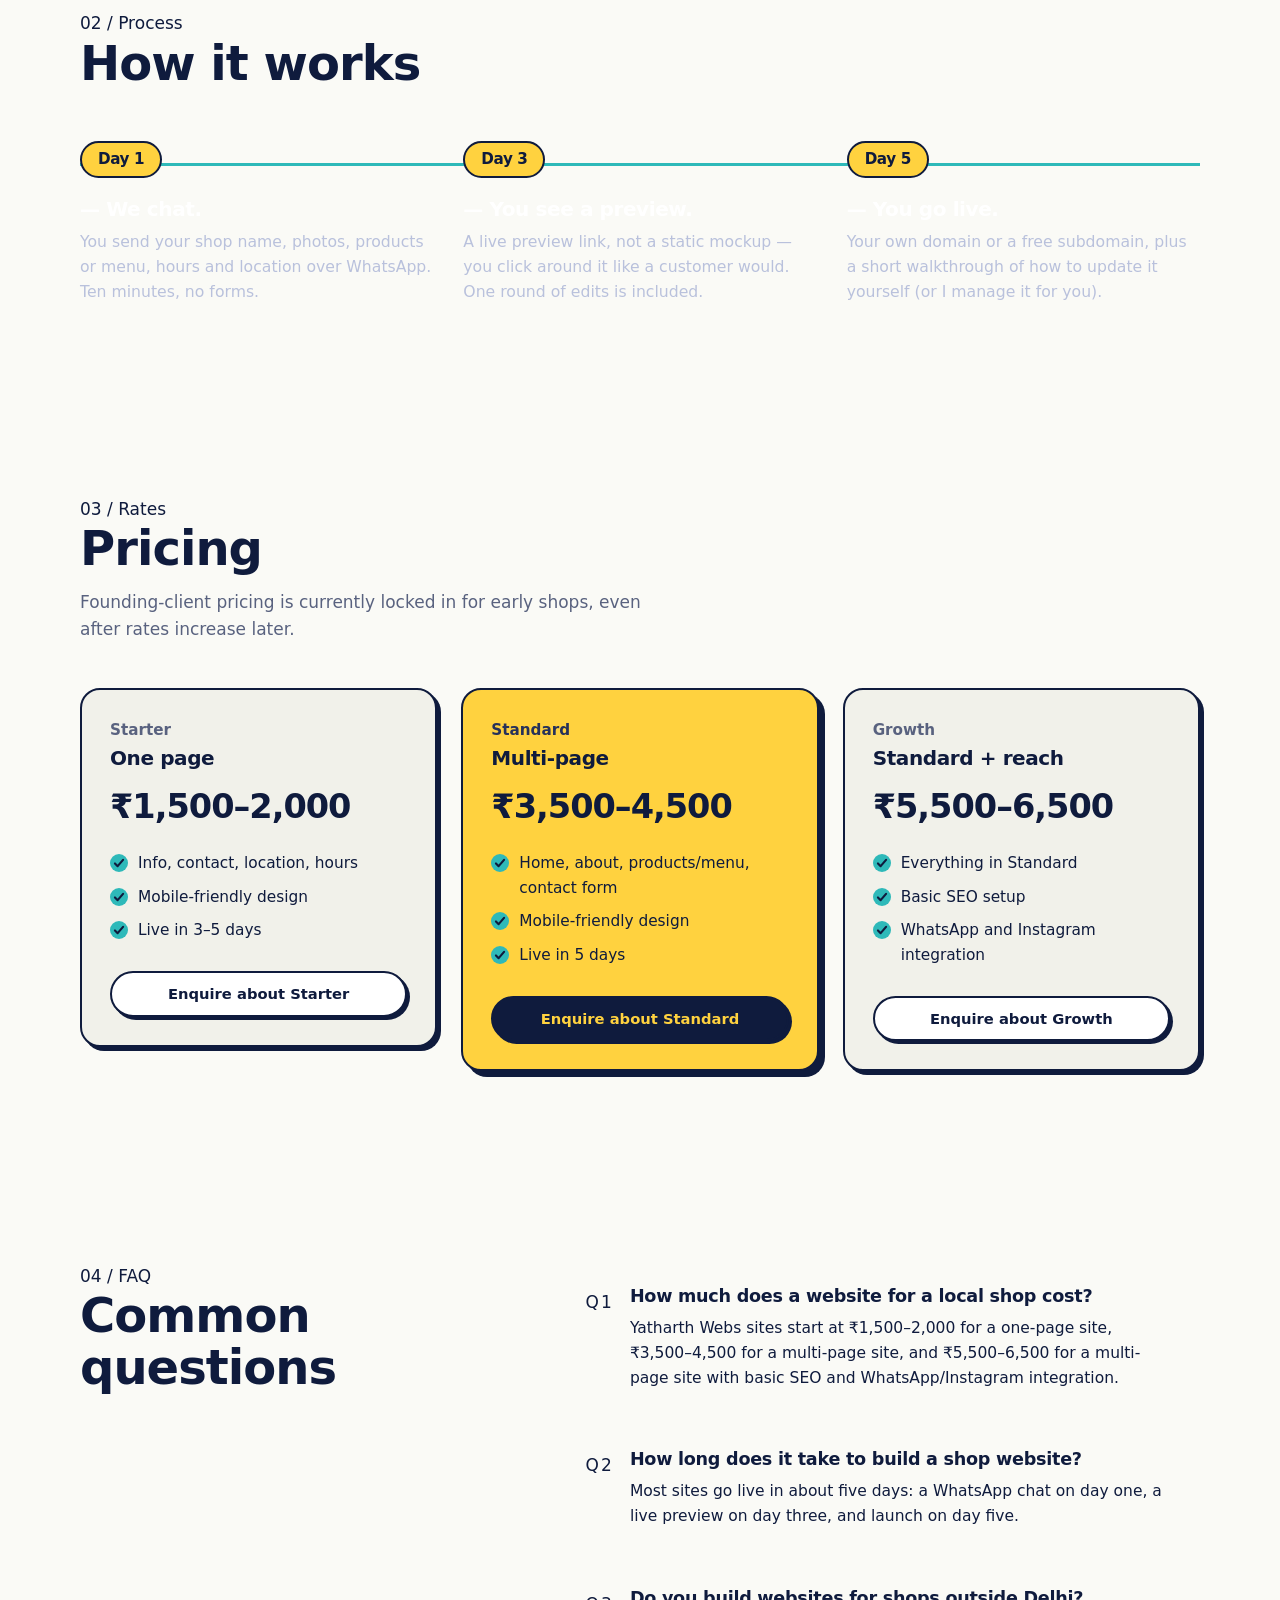
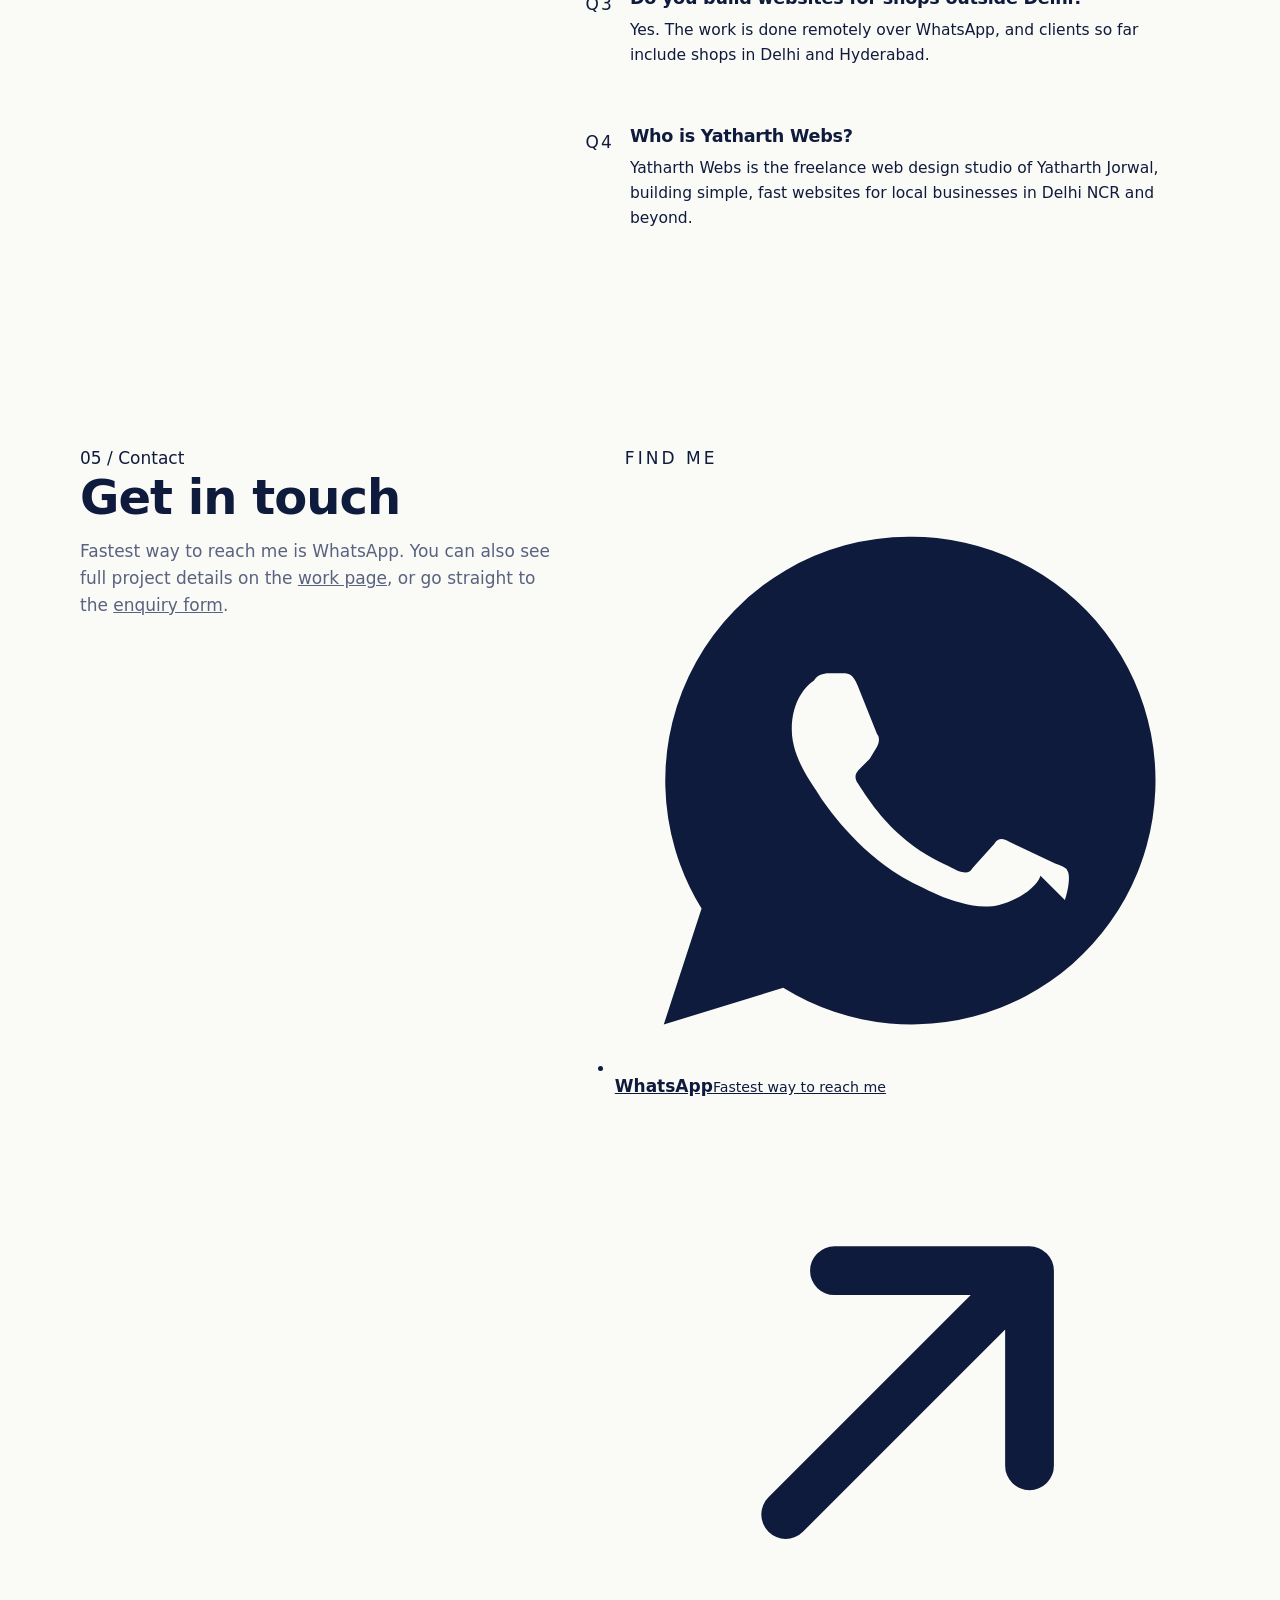
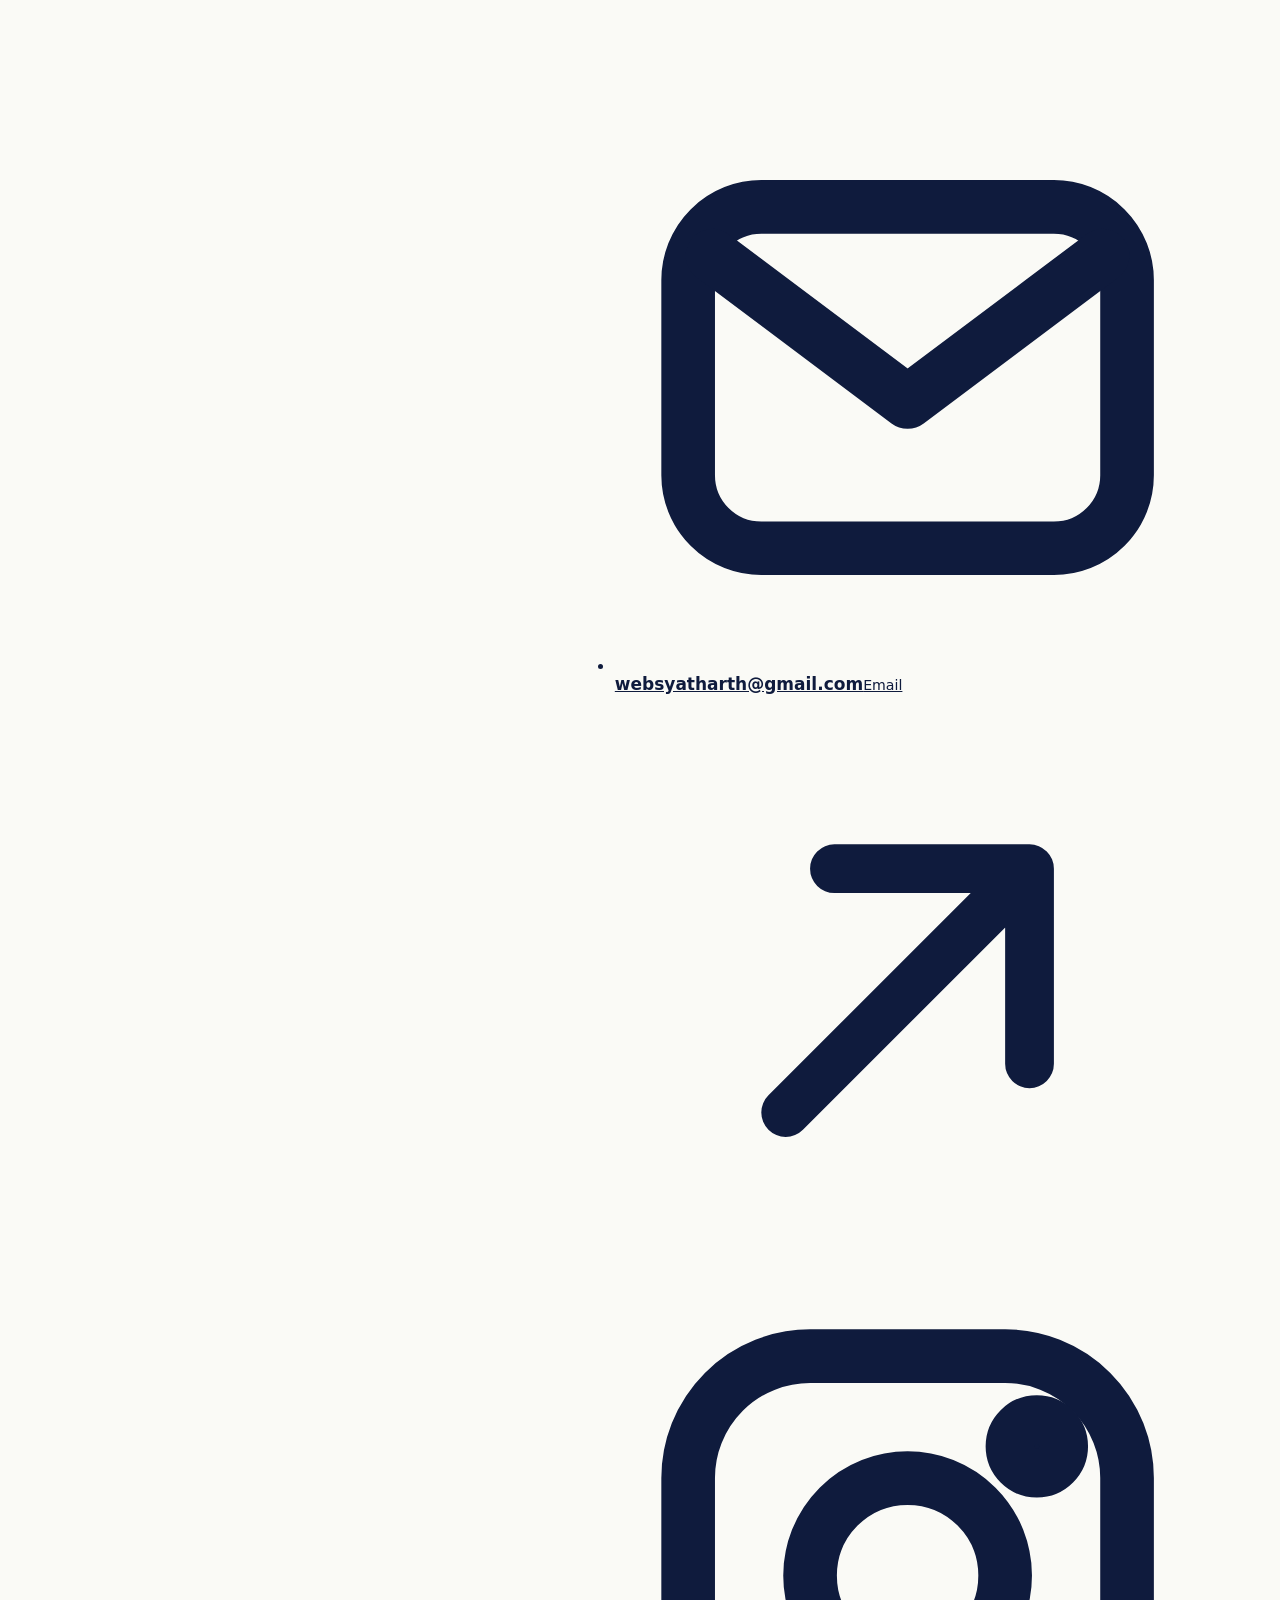
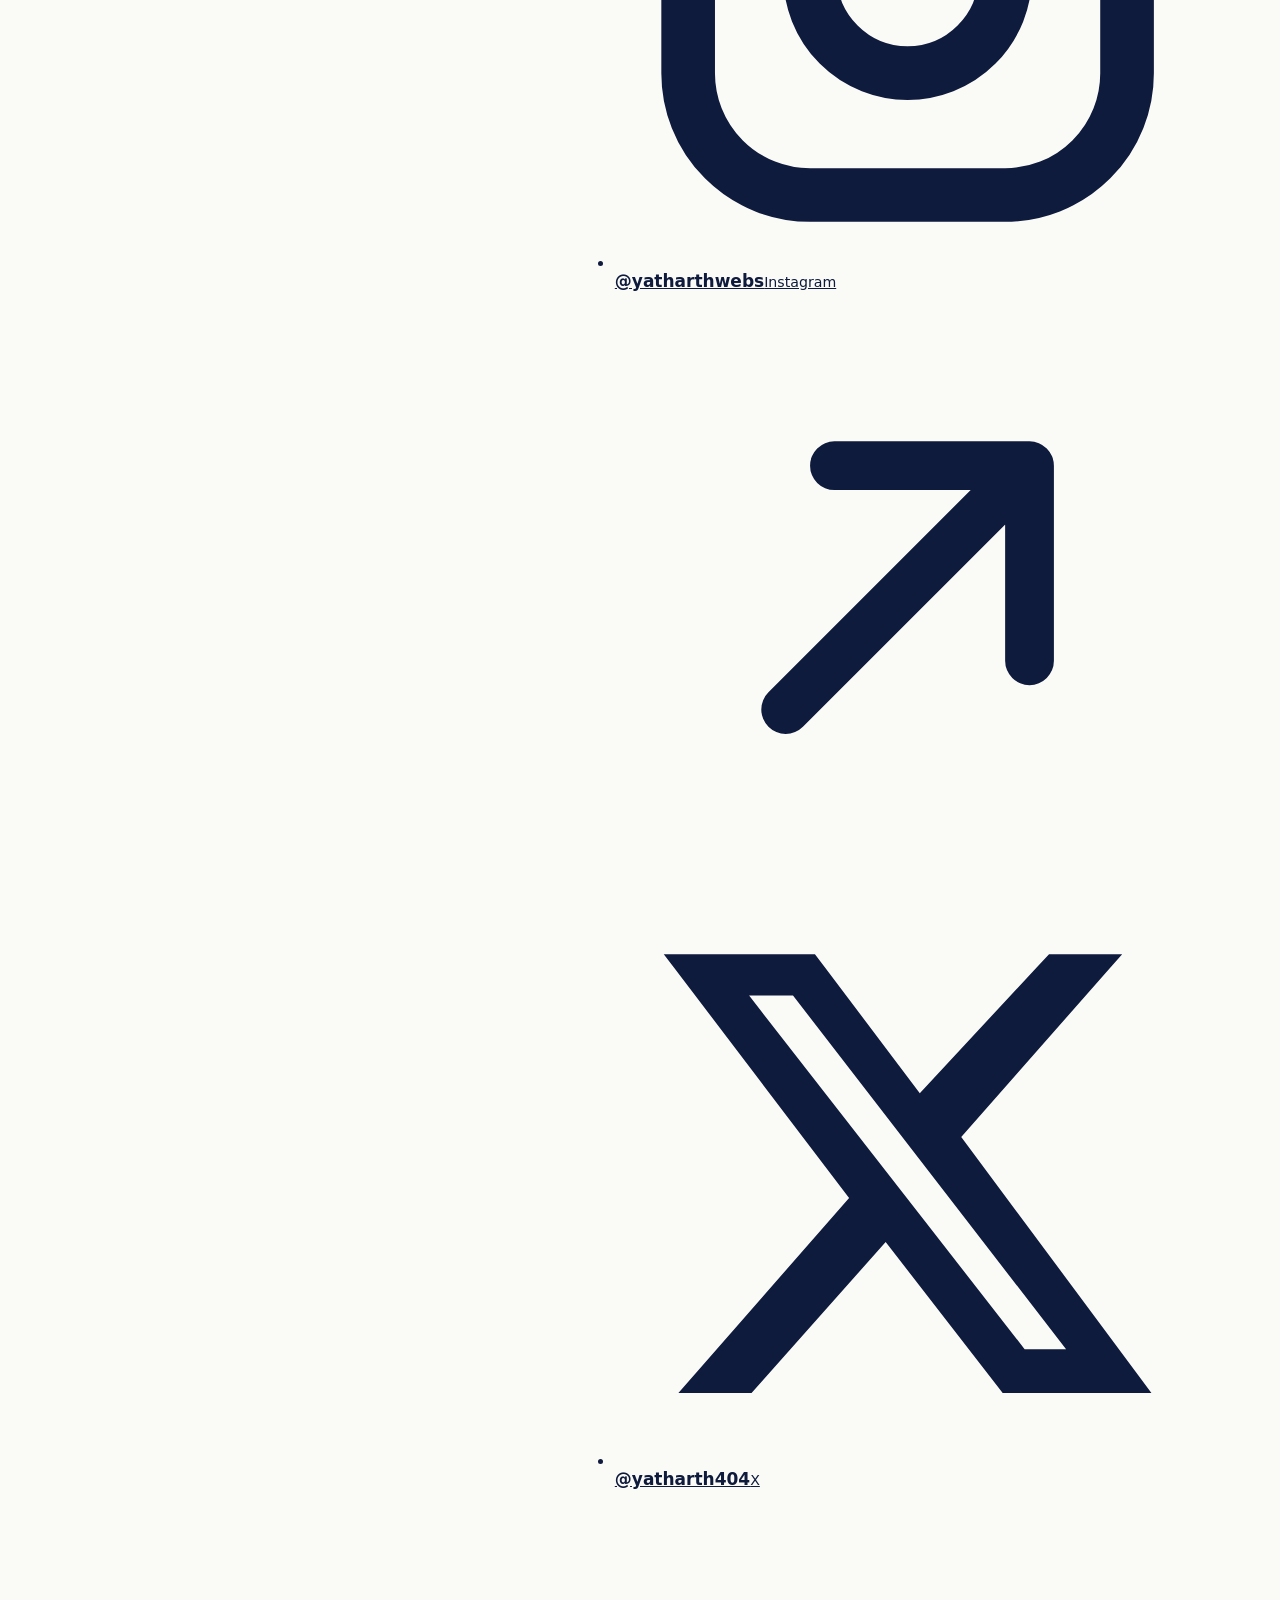
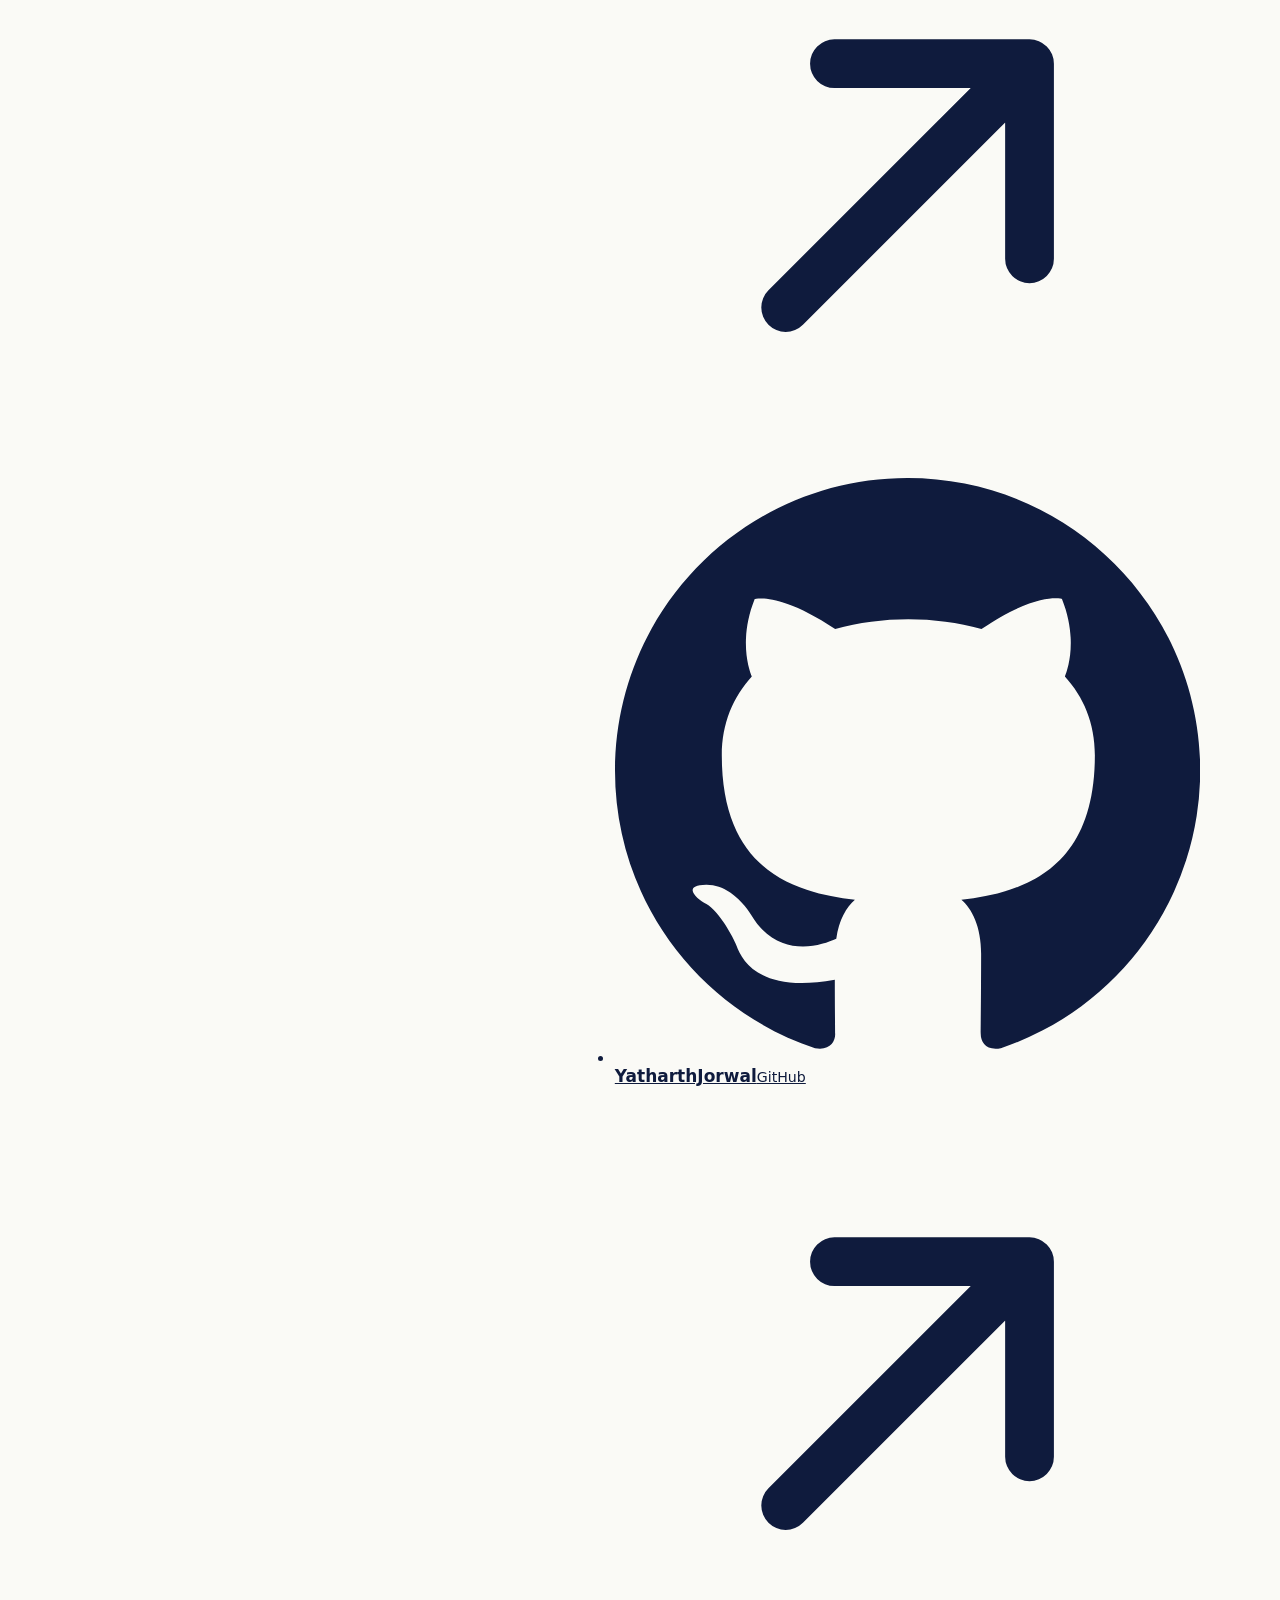
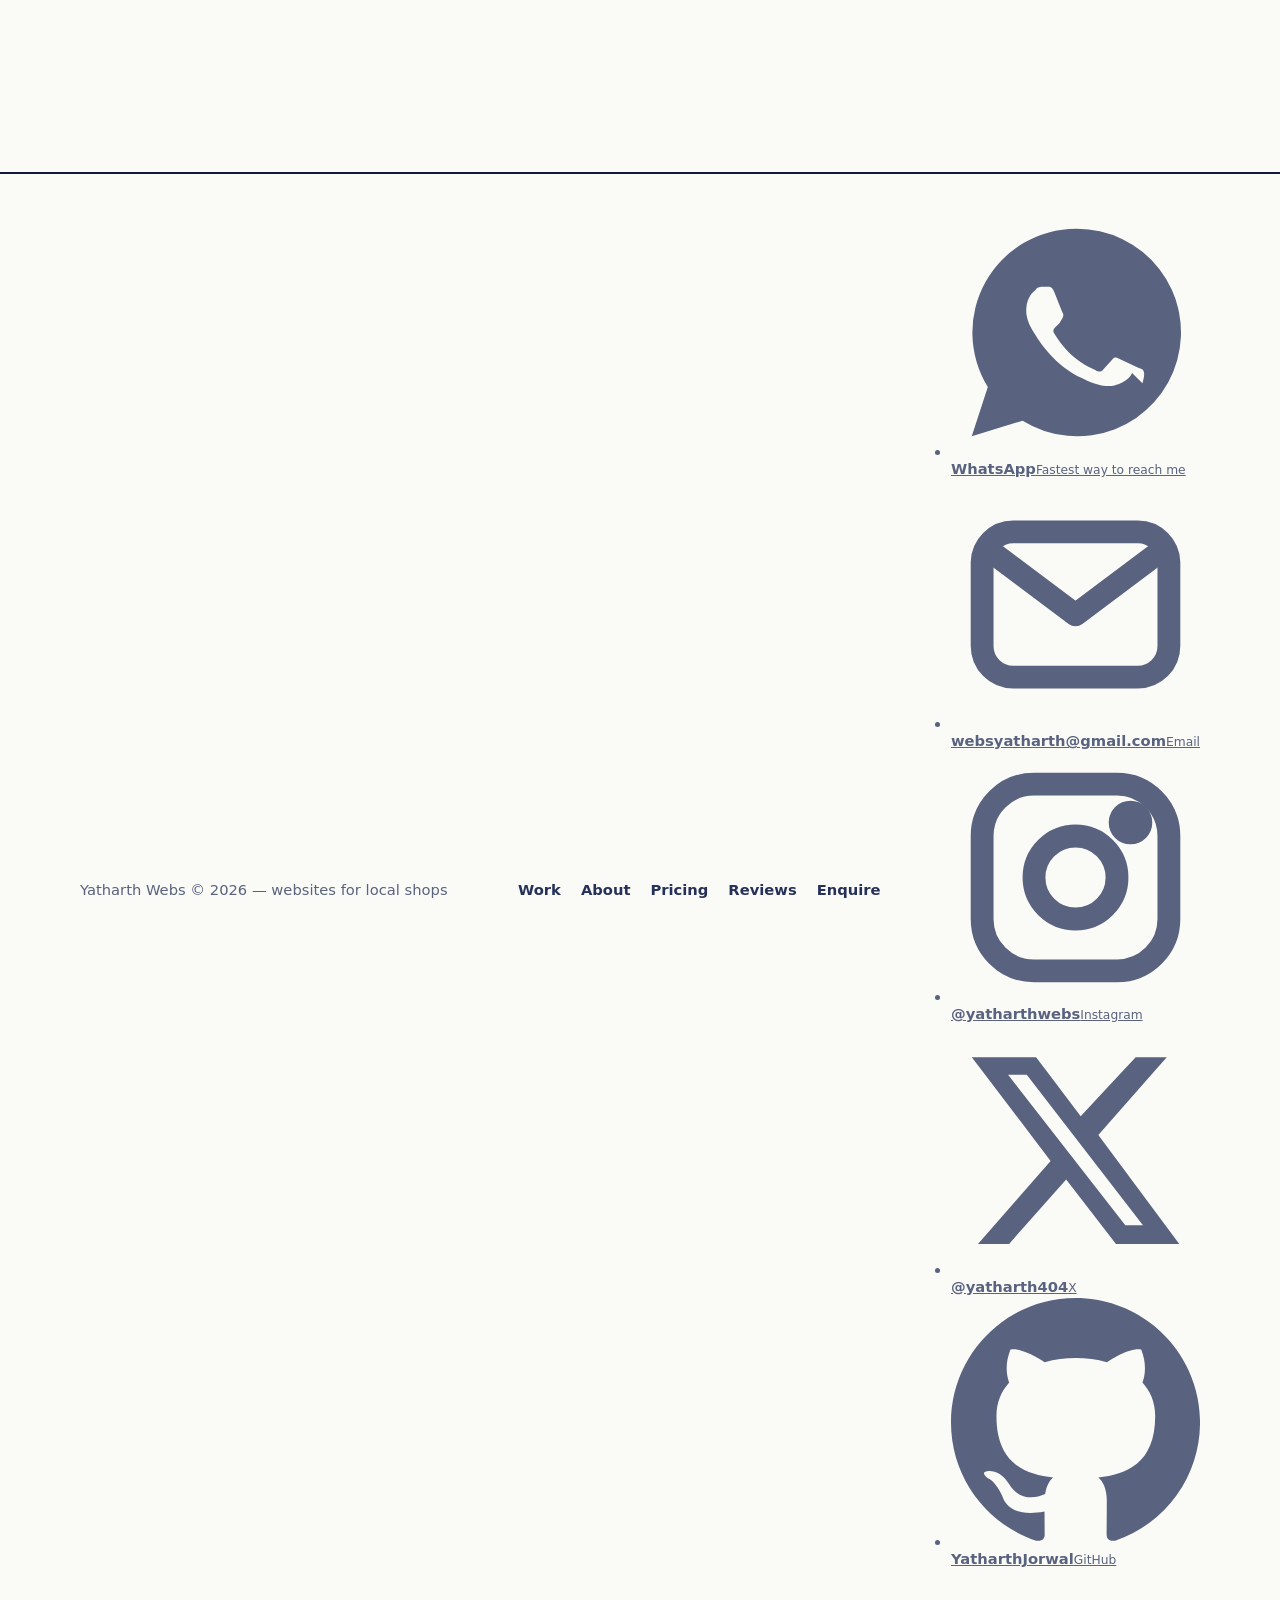
==== commit 16bee875: "Add files via upload" ====
--- a/about.html
+++ b/about.html
@@ -9,28 +9,110 @@
 <meta property="og:description" content="Who builds your site, how the five-day process works, and what it costs.">
 <meta property="og:type" content="website">
 <link rel="canonical" href="https://yatharthwebs.site/about.html">
-<meta name="theme-color" content="#0f1b3d">
-<link rel="icon" type="image/png" href="[data-uri]">
+<meta name="theme-color" content="#07080c">
+<link rel="icon" href="/favicon.ico?v=2" sizes="any">
+<link rel="icon" type="image/png" href="/favicon.png?v=2" sizes="96x96">
+<link rel="apple-touch-icon" href="/apple-touch-icon.png?v=2">
 <link rel="preconnect" href="https://fonts.googleapis.com">
 <link rel="preconnect" href="https://fonts.gstatic.com" crossorigin>
-<link href="https://fonts.googleapis.com/css2?family=Bricolage+Grotesque:opsz,wght@12..96,500..800&family=Figtree:wght@400;500;600;700&display=swap" rel="stylesheet">
+<link href="https://fonts.googleapis.com/css2?family=Inter:wght@400..700&family=JetBrains+Mono:wght@400..700&family=Space+Grotesk:wght@400..700&display=swap" rel="stylesheet">
 <link rel="stylesheet" href="assets/styles.css">
 <meta name="google-site-verification" content="PASTE_GSC_TOKEN_HERE">  <!-- Search Console: replace token, or delete this line if you verify via DNS -->
 <script type="application/ld+json">{"@context": "https://schema.org", "@type": "FAQPage", "mainEntity": [{"@type": "Question", "name": "How much does a website for a local shop cost?", "acceptedAnswer": {"@type": "Answer", "text": "Yatharth Webs sites start at ₹1,500–2,000 for a one-page site, ₹3,500–4,500 for a multi-page site, and ₹5,500–6,500 for a multi-page site with basic SEO and WhatsApp/Instagram integration."}}, {"@type": "Question", "name": "How long does it take to build a shop website?", "acceptedAnswer": {"@type": "Answer", "text": "Most sites go live in about five days: a WhatsApp chat on day one, a live preview on day three, and launch on day five."}}, {"@type": "Question", "name": "Do you build websites for shops outside Delhi?", "acceptedAnswer": {"@type": "Answer", "text": "Yes. The work is done remotely over WhatsApp, and clients so far include shops in Delhi and Hyderabad."}}, {"@type": "Question", "name": "Who is Yatharth Webs?", "acceptedAnswer": {"@type": "Answer", "text": "Yatharth Webs is the freelance web design studio of Yatharth Jorwal, building simple, fast websites for local businesses in Delhi NCR and beyond."}}]}</script>
 <script src="assets/pixel.js"></script>
+<script src="assets/fx.js" defer></script>
 <noscript><img height="1" width="1" style="display:none" src="https://www.facebook.com/tr?id=1102043718863613&ev=PageView&noscript=1" alt=""></noscript>
 <style>
-.ab-hero{padding:56px 0 8px}
-.ab-hero h1{font-size:clamp(2.2rem,5vw,3.6rem);font-weight:800;letter-spacing:-.03em;max-width:20ch}
-.ab-body{padding:40px 0}
-.ab-body .wrap{max-width:760px}
-.ab-body p{color:var(--ink-2);margin-top:16px;font-size:1.05rem;line-height:1.7}
-.ab-body h2{margin-top:44px;font-size:1.6rem}
-.who-grid{display:grid;grid-template-columns:repeat(auto-fit,minmax(200px,1fr));gap:16px;margin-top:20px}
-.who-card{border:2px solid var(--line);border-radius:var(--r-md);padding:16px;background:var(--card)}
-.who-card b{display:block;font-family:var(--display);font-size:1.02rem;margin-bottom:4px}
-.who-card span{color:var(--muted);font-size:.92rem}
+/* about.html · page-only styles (Graphite theme).
+   Everything shared lives in assets/styles.css: tokens, .glass, .tier, .steps, .handles, .specs, .kicker and the fx.js motion hooks. */
+
+/* ---- hero ---- */
+.ab-hero{isolation:isolate;padding-bottom:84px}
+.ab-deco{position:absolute;inset:0;z-index:-1;overflow:hidden;pointer-events:none}
+.ab-glow{position:absolute;right:-8%;top:-22%;width:min(760px,80vw);aspect-ratio:1;border-radius:50%;background:radial-gradient(closest-side,rgba(124,140,255,.17),rgba(181,123,255,.06) 56%,transparent)}
+.ab-hero-grid{display:grid;grid-template-columns:minmax(0,1.1fr) minmax(0,.9fr);gap:64px;align-items:center}
+.ab-hero .lead{max-width:54ch}
+
+/* spec sheet: a tilting glass card that floats inside four fixed corner ticks */
+.ab-stage{position:relative;justify-self:end;width:min(100%,430px)}
+.ab-frame{--tick:rgba(255,255,255,.34);position:absolute;inset:-14px;pointer-events:none;animation:ab-breathe 4.5s ease-in-out infinite alternate;background:
+  linear-gradient(var(--tick),var(--tick)) 0 0/18px 1px no-repeat,linear-gradient(var(--tick),var(--tick)) 0 0/1px 18px no-repeat,
+  linear-gradient(var(--tick),var(--tick)) 100% 0/18px 1px no-repeat,linear-gradient(var(--tick),var(--tick)) 100% 0/1px 18px no-repeat,
+  linear-gradient(var(--tick),var(--tick)) 0 100%/18px 1px no-repeat,linear-gradient(var(--tick),var(--tick)) 0 100%/1px 18px no-repeat,
+  linear-gradient(var(--tick),var(--tick)) 100% 100%/18px 1px no-repeat,linear-gradient(var(--tick),var(--tick)) 100% 100%/1px 18px no-repeat}
+@keyframes ab-breathe{from{opacity:.45}to{opacity:1}}
+.ab-spec{padding:20px 24px 10px}
+.ab-spec:hover{animation-play-state:paused}
+.ab-spec-head{display:flex;align-items:center;justify-content:space-between;gap:12px;margin-bottom:14px;font:500 .7rem/1.3 var(--mono);letter-spacing:.16em;text-transform:uppercase;color:var(--text-2)}
+.ab-spec-head span{display:inline-flex;align-items:center;gap:9px}
+.ab-spec .specs>div{padding:13px 0}
+.ab-spec .specs>div:last-child{border-bottom:0}
+.ab-spec .specs dd{font-family:var(--display);font-size:1.06rem;letter-spacing:-.01em}
+/* a thin line that keeps scanning down the card (transform + opacity only; stays hidden with reduced motion) */
+.ab-scan{position:absolute;inset:0 22px;pointer-events:none;opacity:0;background:linear-gradient(90deg,transparent,rgba(124,140,255,.85),transparent) 0 0/100% 1px no-repeat;animation:ab-scan 7s cubic-bezier(.45,0,.55,1) infinite}
+@keyframes ab-scan{0%{transform:translateY(6%);opacity:0}14%{opacity:.9}86%{opacity:.9}100%{transform:translateY(94%);opacity:0}}
+
+/* the opening note: an accent line draws itself down the left edge when it scrolls in */
+.ab-note{position:relative;max-width:60ch;margin-top:72px;padding-left:28px;font-size:clamp(1.02rem,1.45vw,1.18rem);line-height:1.72;color:var(--text-2)}
+.ab-note::before{content:"";position:absolute;left:0;top:6px;bottom:6px;width:2px;border-radius:2px;background:var(--grad);box-shadow:0 0 14px rgba(124,140,255,.7);transform-origin:50% 0;transition:transform 1.3s var(--ease) .25s}
+.ab-note.reveal:not(.in)::before{transform:scaleY(0)}
+
+/* ---- section heads and running text ---- */
+.ab-head{max-width:720px}
+.ab-p{max-width:58ch;margin-top:30px;color:var(--text-2)}
+
+/* ---- who I build for ---- */
+.who-grid{display:grid;grid-template-columns:repeat(auto-fit,minmax(min(250px,100%),1fr));gap:20px;margin-top:40px}
+.who-card{display:flex;flex-direction:column}
+.who-top{display:flex;align-items:center;justify-content:space-between;margin-bottom:22px}
+.who-ico{display:grid;place-items:center;width:46px;height:46px;border-radius:13px;background:var(--accent-soft);box-shadow:inset 0 0 0 1px rgba(124,140,255,.3);color:#c6cdff;transition:background-color .25s ease,color .25s ease,box-shadow .25s ease}
+.who-ico svg{width:22px;height:22px}
+.who-n{font:500 .7rem/1 var(--mono);letter-spacing:.14em;color:var(--muted)}
+.who-card b{display:block;margin-bottom:6px;font-family:var(--display);font-size:1.15rem;font-weight:600;line-height:1.25;letter-spacing:-.02em;color:var(--text)}
+.who-card>span{display:block;color:var(--text-2);font-size:.95rem;line-height:1.6}
+@media (hover:hover){
+  .who-card:hover .who-ico{background:var(--accent);color:var(--accent-ink);box-shadow:0 0 22px rgba(124,140,255,.7)}
+}
+
+/* ---- how it works: the shared .steps timeline, with the day badge sitting inside the step heading ---- */
+.ab-steps .step h3 .day{display:flex;width:-moz-fit-content;width:fit-content}
+
+/* ---- common questions ---- */
+.ab-faq{display:grid;grid-template-columns:minmax(0,.8fr) minmax(0,1.2fr);gap:56px;align-items:start}
+.ab-faq .ab-head{position:sticky;top:104px}
+.faq-list{display:grid;gap:14px}
+.faq{display:grid;grid-template-columns:auto minmax(0,1fr);gap:16px;padding:22px 24px}
+.faq-n{padding-top:4px;font:500 .7rem/1.3 var(--mono);letter-spacing:.12em;color:var(--accent)}
+.faq h3{font-size:1.1rem;line-height:1.3;letter-spacing:-.015em}
+.faq p{max-width:60ch;margin-top:8px;color:var(--text-2);font-size:.97rem}
+
+/* ---- get in touch ---- */
+.ab-contact{display:grid;grid-template-columns:minmax(0,.9fr) minmax(0,1.1fr);gap:56px;align-items:start}
+.ab-find-h{display:flex;align-items:center;gap:10px;margin-bottom:16px;font:500 .72rem/1.3 var(--mono);letter-spacing:.18em;text-transform:uppercase;color:var(--text-2)}
+
+/* ---- responsive ---- */
+@media (max-width:900px){
+  .ab-hero-grid,.ab-faq,.ab-contact{grid-template-columns:minmax(0,1fr)}
+  .ab-hero-grid{gap:48px}
+  .ab-stage{justify-self:start}
+  .ab-faq,.ab-contact{gap:32px}
+  .ab-faq .ab-head{position:static}
+  .ab-note{margin-top:60px}
+}
+@media (max-width:600px){
+  .ab-hero{padding-bottom:60px}
+  .ab-hero-grid{gap:40px}
+  .ab-frame{inset:-10px}
+  .ab-spec{padding:18px 20px 8px}
+  .ab-note{margin-top:52px;padding-left:20px}
+  .who-grid{gap:14px;margin-top:32px}
+  .faq{gap:12px;padding:20px}
+}
+@media (prefers-reduced-motion:reduce){
+  .ab-note.reveal::before{transform:none!important}
+}
 </style>
+<noscript><style>.reveal{opacity:1!important;transform:none!important}.ab-note.reveal::before{transform:none!important}</style></noscript>
 </head>
 <body>
 <div class="progress" aria-hidden="true"><i id="bar"></i></div>
@@ -49,67 +131,162 @@
 </header>
 
 <main id="top">
-<section class="ab-hero">
-  <div class="wrap">
-    <h1 class="reveal">Hi, I'm Yatharth.</h1>
-    <p class="lead reveal">I build simple, fast websites for local shops in Delhi NCR — the kind of site that gets you found on Google, without the agency price tag or the six-week timeline.</p>
-  </div>
-</section>
-
-<section class="ab-body">
-  <div class="wrap">
-    <p class="reveal">Most of my clients are shop owners who already do well on word-of-mouth and Instagram, but are invisible the moment someone searches Google for what they sell. I build the website that fixes that — nothing more complicated than it needs to be, built and shipped by one person (me), so there's no account manager or hand-off between departments. You talk to the person actually building your site.</p>
-
-    <h2 class="reveal">Who I build for</h2>
-    <p class="reveal">Local, owner-run businesses that want a real online presence without managing it themselves. Recent work spans:</p>
-    <div class="who-grid">
-      <div class="who-card reveal"><b>E-commerce &amp; retail</b><span>Nutrition, jewellery, hardware &amp; stationery stores with full product catalogues.</span></div>
-      <div class="who-card reveal"><b>Restaurants</b><span>Menus, ordering flows and location details built to convert hungry visitors fast.</span></div>
-      <div class="who-card reveal"><b>Services &amp; travel</b><span>Booking-led sites for chauffeur, travel and appointment-based businesses.</span></div>
-    </div>
-    <p class="reveal">See the actual sites on the <a href="projects.html">work page</a> — real client builds are kept clearly separate from sample mockups there.</p>
-
-    <h2 class="reveal">How it works</h2>
-    <p class="reveal"><b>Day 1 — We chat.</b> You send your shop name, photos, products or menu, hours and location over WhatsApp. Ten minutes, no forms.</p>
-    <p class="reveal"><b>Day 3 — You see a preview.</b> A live preview link, not a static mockup — you click around it like a customer would. One round of edits is included.</p>
-    <p class="reveal"><b>Day 5 — You go live.</b> Your own domain or a free subdomain, plus a short walkthrough of how to update it yourself (or I manage it for you).</p>
-
-    <h2 class="reveal">Pricing</h2>
-    <p class="reveal">Founding-client pricing is currently locked in for early shops, even after rates increase later.</p>
-    <div class="tiers" style="margin-top:24px">
-      <div class="tier reveal">
-        <span class="name">Starter</span><h3>One page</h3><div class="price">₹1,500–2,000</div>
+<!-- HERO -->
+<section class="page-hero ab-hero" data-spot>
+  <div class="ab-deco" aria-hidden="true"><i class="ab-glow" data-parallax="0.18"></i></div>
+  <div class="wrap">
+    <div class="ab-hero-grid">
+      <div>
+        <p class="kicker reveal">About &amp; pricing</p>
+        <h1 class="reveal">Hi, I'm <em>Yatharth</em>.</h1>
+        <p class="lead reveal">I build simple, fast websites for local shops in Delhi NCR — the kind of site that gets you found on Google, without the agency price tag or the six-week timeline.</p>
+      </div>
+      <div class="ab-stage reveal" data-reveal="flip" data-delay="220">
+        <i class="ab-frame" aria-hidden="true"></i>
+        <div class="ab-spec glass float" data-tilt="7">
+          <i class="ab-scan" aria-hidden="true"></i>
+          <div class="ab-spec-head" data-depth="34"><span><i class="live-dot" aria-hidden="true"></i>At a glance</span><span class="muted">Delhi NCR</span></div>
+          <dl class="specs" data-depth="18">
+            <div><dt>Turnaround</dt><dd><span class="grad-text">5 days</span></dd></div>
+            <div><dt>Pricing from</dt><dd>₹1,500</dd></div>
+            <div><dt>Process</dt><dd>WhatsApp-first</dd></div>
+            <div><dt>Built by</dt><dd>One person</dd></div>
+          </dl>
+        </div>
+      </div>
+    </div>
+    <p class="ab-note reveal">Most of my clients are shop owners who already do well on word-of-mouth and Instagram, but are invisible the moment someone searches Google for what they sell. I build the website that fixes that — nothing more complicated than it needs to be, built and shipped by one person (me), so there's no account manager or hand-off between departments. You talk to the person actually building your site.</p>
+  </div>
+</section>
+
+<!-- WHO I BUILD FOR -->
+<section class="band">
+  <div class="wrap">
+    <div class="ab-head">
+      <p class="kicker reveal">01 / Clients</p>
+      <h2 class="reveal">Who I build for</h2>
+      <p class="lead reveal">Local, owner-run businesses that want a real online presence without managing it themselves. Recent work spans:</p>
+    </div>
+    <div class="who-grid" data-stagger="110">
+      <div class="who-card glass reveal" data-tilt="7">
+        <div class="who-top" data-depth="40" aria-hidden="true"><i class="who-ico"><svg viewBox="0 0 24 24" fill="none" stroke="currentColor" stroke-width="1.8" stroke-linecap="round" stroke-linejoin="round"><path d="M5.5 8h13l1 12h-15l1-12z"/><path d="M9 8V7a3 3 0 016 0v1"/></svg></i><i class="who-n">01</i></div>
+        <b data-depth="26">E-commerce &amp; retail</b><span data-depth="12">Nutrition, jewellery, hardware &amp; stationery stores with full product catalogues.</span>
+      </div>
+      <div class="who-card glass reveal" data-tilt="7">
+        <div class="who-top" data-depth="40" aria-hidden="true"><i class="who-ico"><svg viewBox="0 0 24 24" fill="none" stroke="currentColor" stroke-width="1.8" stroke-linecap="round" stroke-linejoin="round"><path d="M7 3v18"/><path d="M4 3v5a3 3 0 006 0V3"/><path d="M17 21v-7h-2.5V8.5C14.5 5.5 15.6 3.6 17 3v11"/></svg></i><i class="who-n">02</i></div>
+        <b data-depth="26">Restaurants</b><span data-depth="12">Menus, ordering flows and location details built to convert hungry visitors fast.</span>
+      </div>
+      <div class="who-card glass reveal" data-tilt="7">
+        <div class="who-top" data-depth="40" aria-hidden="true"><i class="who-ico"><svg viewBox="0 0 24 24" fill="none" stroke="currentColor" stroke-width="1.8" stroke-linecap="round" stroke-linejoin="round"><rect x="4" y="5" width="16" height="15" rx="3"/><path d="M8 3v4M16 3v4M4 10h16"/><path d="M9.2 15l2 2 3.6-4"/></svg></i><i class="who-n">03</i></div>
+        <b data-depth="26">Services &amp; travel</b><span data-depth="12">Booking-led sites for chauffeur, travel and appointment-based businesses.</span>
+      </div>
+    </div>
+    <p class="ab-p reveal">See the actual sites on the <a href="projects.html">work page</a> — real client builds are kept clearly separate from sample mockups there.</p>
+  </div>
+</section>
+
+<!-- HOW IT WORKS -->
+<section class="band glow" data-spot>
+  <div class="wrap">
+    <div class="ab-head">
+      <p class="kicker reveal">02 / Process</p>
+      <h2 class="reveal">How it works</h2>
+    </div>
+    <div class="steps ab-steps" data-stagger="140">
+      <div class="step reveal"><h3><span class="day">Day 1</span><span class="sr-only"> — </span>We chat.</h3><p>You send your shop name, photos, products or menu, hours and location over WhatsApp. Ten minutes, no forms.</p></div>
+      <div class="step reveal"><h3><span class="day">Day 3</span><span class="sr-only"> — </span>You see a preview.</h3><p>A live preview link, not a static mockup — you click around it like a customer would. One round of edits is included.</p></div>
+      <div class="step reveal"><h3><span class="day">Day 5</span><span class="sr-only"> — </span>You go live.</h3><p>Your own domain or a free subdomain, plus a short walkthrough of how to update it yourself (or I manage it for you).</p></div>
+    </div>
+  </div>
+</section>
+
+<!-- PRICING -->
+<section data-spot>
+  <div class="wrap">
+    <div class="ab-head">
+      <p class="kicker reveal">03 / Rates</p>
+      <h2 class="reveal">Pricing</h2>
+      <p class="lead reveal">Founding-client pricing is currently locked in for early shops, even after rates increase later.</p>
+    </div>
+    <div class="tiers" data-stagger="110">
+      <div class="tier reveal" data-tilt="6">
+        <span class="name" data-depth="14">Starter</span><h3 data-depth="22">One page</h3><div class="price" data-depth="40">₹1,500–2,000</div>
         <ul><li>Info, contact, location, hours</li><li>Mobile-friendly design</li><li>Live in 3–5 days</li></ul>
-        <a class="btn sm" href="index.html#enquire">Enquire about Starter</a>
-      </div>
-      <div class="tier mid reveal">
-        <span class="name">Standard</span><h3>Multi-page</h3><div class="price">₹3,500–4,500</div>
+        <a class="btn sm" data-magnetic href="index.html?plan=Starter#enquire">Enquire about Starter</a>
+      </div>
+      <div class="tier mid is-featured reveal" data-tilt="6">
+        <span class="name" data-depth="14">Standard</span><h3 data-depth="22">Multi-page</h3><div class="price grad-text" data-depth="40">₹3,500–4,500</div>
         <ul><li>Home, about, products/menu, contact form</li><li>Mobile-friendly design</li><li>Live in 5 days</li></ul>
-        <a class="btn sm ink" href="index.html#enquire">Enquire about Standard</a>
-      </div>
-      <div class="tier reveal">
-        <span class="name">Growth</span><h3>Standard + reach</h3><div class="price">₹5,500–6,500</div>
+        <a class="btn sm ink" data-magnetic href="index.html?plan=Standard#enquire">Enquire about Standard</a>
+      </div>
+      <div class="tier reveal" data-tilt="6">
+        <span class="name" data-depth="14">Growth</span><h3 data-depth="22">Standard + reach</h3><div class="price" data-depth="40">₹5,500–6,500</div>
         <ul><li>Everything in Standard</li><li>Basic SEO setup</li><li>WhatsApp and Instagram integration</li></ul>
-        <a class="btn sm" href="index.html#enquire">Enquire about Growth</a>
-      </div>
-    </div>
-
-    <h2 class="reveal">Common questions</h2>
-    <p class="reveal"><b>How much does a website for a local shop cost?</b><br>Yatharth Webs sites start at ₹1,500–2,000 for a one-page site, ₹3,500–4,500 for a multi-page site, and ₹5,500–6,500 for a multi-page site with basic SEO and WhatsApp/Instagram integration.</p>
-    <p class="reveal"><b>How long does it take to build a shop website?</b><br>Most sites go live in about five days: a WhatsApp chat on day one, a live preview on day three, and launch on day five.</p>
-    <p class="reveal"><b>Do you build websites for shops outside Delhi?</b><br>Yes. The work is done remotely over WhatsApp, and clients so far include shops in Delhi and Hyderabad.</p>
-    <p class="reveal"><b>Who is Yatharth Webs?</b><br>Yatharth Webs is the freelance web design studio of Yatharth Jorwal, building simple, fast websites for local businesses in Delhi NCR and beyond.</p>
-
-    <h2 class="reveal">Get in touch</h2>
-    <p class="reveal">Fastest way to reach me is WhatsApp. You can also see full project details on the <a href="projects.html">work page</a>, or go straight to the <a href="index.html#enquire">enquiry form</a>.</p>
+        <a class="btn sm" data-magnetic href="index.html?plan=Growth#enquire">Enquire about Growth</a>
+      </div>
+    </div>
+  </div>
+</section>
+
+<!-- COMMON QUESTIONS -->
+<section class="band">
+  <div class="wrap ab-faq">
+    <div class="ab-head">
+      <p class="kicker reveal">04 / FAQ</p>
+      <h2 class="reveal">Common questions</h2>
+    </div>
+    <div class="faq-list" data-stagger="90">
+      <div class="faq glass reveal" data-spot><span class="faq-n" aria-hidden="true">Q1</span><div><h3>How much does a website for a local shop cost?</h3><p>Yatharth Webs sites start at ₹1,500–2,000 for a one-page site, ₹3,500–4,500 for a multi-page site, and ₹5,500–6,500 for a multi-page site with basic SEO and WhatsApp/Instagram integration.</p></div></div>
+      <div class="faq glass reveal" data-spot><span class="faq-n" aria-hidden="true">Q2</span><div><h3>How long does it take to build a shop website?</h3><p>Most sites go live in about five days: a WhatsApp chat on day one, a live preview on day three, and launch on day five.</p></div></div>
+      <div class="faq glass reveal" data-spot><span class="faq-n" aria-hidden="true">Q3</span><div><h3>Do you build websites for shops outside Delhi?</h3><p>Yes. The work is done remotely over WhatsApp, and clients so far include shops in Delhi and Hyderabad.</p></div></div>
+      <div class="faq glass reveal" data-spot><span class="faq-n" aria-hidden="true">Q4</span><div><h3>Who is Yatharth Webs?</h3><p>Yatharth Webs is the freelance web design studio of Yatharth Jorwal, building simple, fast websites for local businesses in Delhi NCR and beyond.</p></div></div>
+    </div>
+  </div>
+</section>
+
+<!-- GET IN TOUCH -->
+<section class="band glow" data-spot>
+  <div class="wrap ab-contact">
+    <div class="ab-head">
+      <p class="kicker reveal">05 / Contact</p>
+      <h2 class="reveal">Get in touch</h2>
+      <p class="lead reveal">Fastest way to reach me is WhatsApp. You can also see full project details on the <a href="projects.html">work page</a>, or go straight to the <a href="index.html#enquire">enquiry form</a>.</p>
+    </div>
+    <div>
+      <h3 class="ab-find-h reveal"><i class="live-dot accent" aria-hidden="true"></i>Find me</h3>
+      <ul class="handles" data-stagger="80">
+        <li class="reveal" data-reveal="right"><a class="handle" href="https://wa.me/918130926649" target="_blank" rel="noopener"><span class="h-ico"><svg viewBox="0 0 24 24" aria-hidden="true"><use href="#i-wa"/></svg></span><span class="h-txt"><b>WhatsApp</b><small>Fastest way to reach me</small></span><span class="h-go" aria-hidden="true"><svg viewBox="0 0 24 24"><use href="#i-go"/></svg></span></a></li>
+        <li class="reveal" data-reveal="right"><a class="handle" href="mailto:websyatharth@gmail.com" data-mail><span class="h-ico"><svg viewBox="0 0 24 24" aria-hidden="true"><use href="#i-mail"/></svg></span><span class="h-txt"><b>websyatharth@gmail.com</b><small>Email</small></span><span class="h-go" aria-hidden="true"><svg viewBox="0 0 24 24"><use href="#i-go"/></svg></span></a></li>
+        <li class="reveal" data-reveal="right"><a class="handle" href="https://instagram.com/yatharthwebs" target="_blank" rel="noopener"><span class="h-ico"><svg viewBox="0 0 24 24" aria-hidden="true"><use href="#i-ig"/></svg></span><span class="h-txt"><b>@yatharthwebs</b><small>Instagram</small></span><span class="h-go" aria-hidden="true"><svg viewBox="0 0 24 24"><use href="#i-go"/></svg></span></a></li>
+        <li class="reveal" data-reveal="right"><a class="handle" href="https://x.com/yatharth404" target="_blank" rel="noopener"><span class="h-ico"><svg viewBox="0 0 24 24" aria-hidden="true"><use href="#i-x"/></svg></span><span class="h-txt"><b>@yatharth404</b><small>X</small></span><span class="h-go" aria-hidden="true"><svg viewBox="0 0 24 24"><use href="#i-go"/></svg></span></a></li>
+        <li class="reveal" data-reveal="right"><a class="handle" href="https://github.com/YatharthJorwal" target="_blank" rel="noopener"><span class="h-ico"><svg viewBox="0 0 24 24" aria-hidden="true"><use href="#i-gh"/></svg></span><span class="h-txt"><b>YatharthJorwal</b><small>GitHub</small></span><span class="h-go" aria-hidden="true"><svg viewBox="0 0 24 24"><use href="#i-go"/></svg></span></a></li>
+      </ul>
+    </div>
   </div>
 </section>
 </main>
+
+<!-- icons for the profile handles (used in "Find me" and in the footer) -->
+<svg class="sr-only" width="0" height="0" aria-hidden="true" focusable="false">
+  <symbol id="i-wa" viewBox="0 0 24 24"><path fill="currentColor" d="M12.05 2a10 10 0 00-8.5 15.25L2 22l4.9-1.5A10 10 0 1012.05 2zm5.4 13.9c-.2.6-1.2 1.1-1.7 1.2-.4.1-1 .1-1.6-.1-.4-.1-.9-.3-1.5-.6-2.6-1.1-4.3-3.8-4.4-4-.1-.2-1-1.3-1-2.5s.6-1.8.9-2c.2-.3.5-.3.7-.3h.5c.2 0 .4 0 .6.5l.8 2c.1.1.1.3 0 .5l-.3.5-.4.4c-.1.1-.3.3-.1.6.2.3.8 1.3 1.7 2.1 1.1 1 2.1 1.3 2.4 1.5.3.1.5.1.6-.1l.9-1c.2-.3.4-.2.6-.1l1.9.9c.3.1.5.2.5.3.1.1.1.6-.1 1.2z"/></symbol>
+  <symbol id="i-mail" viewBox="0 0 24 24"><g fill="none" stroke="currentColor" stroke-width="2.2" stroke-linecap="round" stroke-linejoin="round"><rect x="3" y="5" width="18" height="14" rx="3"/><path d="M4 7l8 6 8-6"/></g></symbol>
+  <symbol id="i-ig" viewBox="0 0 24 24"><g fill="none" stroke="currentColor" stroke-width="2.2"><rect x="3" y="3" width="18" height="18" rx="5"/><circle cx="12" cy="12" r="4"/><circle cx="17.3" cy="6.7" r="1" fill="currentColor"/></g></symbol>
+  <symbol id="i-x" viewBox="0 0 24 24"><path fill="currentColor" d="M17.8 3h3l-6.6 7.5L22 21h-6.1l-4.8-6.2L5.6 21h-3l7-8L2 3h6.2l4.3 5.7L17.8 3zm-1 16.2h1.7L7.3 4.7H5.5l11.3 14.5z"/></symbol>
+  <symbol id="i-go" viewBox="0 0 24 24"><path fill="none" stroke="currentColor" stroke-width="2" stroke-linecap="round" stroke-linejoin="round" d="M7 17L17 7M9 7h8v8"/></symbol>
+  <symbol id="i-gh" viewBox="0 0 16 16"><path fill="currentColor" d="M8 0C3.58 0 0 3.58 0 8c0 3.54 2.29 6.53 5.47 7.59.4.07.55-.17.55-.38 0-.19-.01-.82-.01-1.49-2.01.37-2.53-.49-2.69-.94-.09-.23-.48-.94-.82-1.13-.28-.15-.68-.52-.01-.53.63-.01 1.08.58 1.23.82.72 1.21 1.87.87 2.33.66.07-.52.28-.87.51-1.07-1.78-.2-3.64-.89-3.64-3.95 0-.87.31-1.59.82-2.15-.08-.2-.36-1.02.08-2.12 0 0 .67-.21 2.2.82.64-.18 1.32-.27 2-.27s1.36.09 2 .27c1.53-1.04 2.2-.82 2.2-.82.44 1.1.16 1.92.08 2.12.51.56.82 1.27.82 2.15 0 3.07-1.87 3.75-3.65 3.95.29.25.54.73.54 1.48 0 1.07-.01 1.93-.01 2.2 0 .21.15.46.55.38A8.013 8.013 0 0016 8c0-4.42-3.58-8-8-8z"/></symbol>
+</svg>
 
 <footer>
   <div class="wrap">
     <span>Yatharth Webs © 2026 — websites for local shops</span>
     <nav aria-label="Footer"><a href="projects.html">Work</a><a href="about.html">About</a><a href="index.html#pricing">Pricing</a><a href="index.html#reviews">Reviews</a><a href="index.html#enquire">Enquire</a></nav>
+    <ul class="handles mini" aria-label="Find me on">
+      <li><a class="handle" href="https://wa.me/918130926649" target="_blank" rel="noopener" title="WhatsApp"><span class="h-ico"><svg viewBox="0 0 24 24" aria-hidden="true"><use href="#i-wa"/></svg></span><span class="h-txt"><b>WhatsApp</b><small>Fastest way to reach me</small></span></a></li>
+      <li><a class="handle" href="mailto:websyatharth@gmail.com" data-mail title="Email"><span class="h-ico"><svg viewBox="0 0 24 24" aria-hidden="true"><use href="#i-mail"/></svg></span><span class="h-txt"><b>websyatharth@gmail.com</b><small>Email</small></span></a></li>
+      <li><a class="handle" href="https://instagram.com/yatharthwebs" target="_blank" rel="noopener" title="Instagram"><span class="h-ico"><svg viewBox="0 0 24 24" aria-hidden="true"><use href="#i-ig"/></svg></span><span class="h-txt"><b>@yatharthwebs</b><small>Instagram</small></span></a></li>
+      <li><a class="handle" href="https://x.com/yatharth404" target="_blank" rel="noopener" title="X"><span class="h-ico"><svg viewBox="0 0 24 24" aria-hidden="true"><use href="#i-x"/></svg></span><span class="h-txt"><b>@yatharth404</b><small>X</small></span></a></li>
+      <li><a class="handle" href="https://github.com/YatharthJorwal" target="_blank" rel="noopener" title="GitHub"><span class="h-ico"><svg viewBox="0 0 24 24" aria-hidden="true"><use href="#i-gh"/></svg></span><span class="h-txt"><b>YatharthJorwal</b><small>GitHub</small></span></a></li>
+    </ul>
   </div>
 </footer>
 
@@ -120,18 +297,44 @@
 <script>
 const $ = (s, r=document) => r.querySelector(s);
 const reduce = matchMedia('(prefers-reduced-motion: reduce)').matches;
-if (!reduce){
-  const io = new IntersectionObserver(es => es.forEach(en => en.isIntersecting && en.target.classList.add('in')), {threshold:.12});
-  document.querySelectorAll('.reveal').forEach(el => io.observe(el));
-} else {
-  document.querySelectorAll('.reveal').forEach(el => el.classList.add('in'));
-}
+
+/* Email handles: on desktop open a ready-to-send Gmail draft (a bare mailto: does nothing without a mail app set up);
+   on phones the mailto: link opens the mail app as usual. Same behaviour as the homepage. */
+document.addEventListener('click', e => {
+  const a = e.target.closest('a[data-mail]'); if (!a || /Android|iPhone|iPad|iPod/i.test(navigator.userAgent)) return;
+  e.preventDefault();
+  const q = encodeURIComponent, body = ['Hi Yatharth,', '', "I came across Yatharth Webs and I'd like a website for my shop. Could you share a free mockup and the next steps?", '', 'Shop name:', 'What you sell:', 'WhatsApp number:', '', 'Thanks,'].join('\n');
+  window.open(`https://mail.google.com/mail/?view=cm&fs=1&to=${q('websyatharth@gmail.com')}&su=${q('Website enquiry')}&body=${q(body)}`, '_blank', 'noopener');
+});
+
+/* assets/fx.js (deferred) drives the .reveal entrances and the .steps timeline.
+   This is the fallback for when it did not load, so the page never stays hidden. */
+addEventListener('DOMContentLoaded', () => {
+  if (window.FX) return;
+  const watch = (sel, cls, threshold) => {
+    const els = document.querySelectorAll(sel);
+    if (reduce || !('IntersectionObserver' in window)) { els.forEach(el => el.classList.add(cls)); return; }
+    const io = new IntersectionObserver(es => es.forEach(en => {
+      if (en.isIntersecting) { en.target.classList.add(cls); io.unobserve(en.target); }
+    }), {threshold});
+    els.forEach(el => io.observe(el));
+  };
+  watch('.reveal', 'in', .12);
+  watch('.steps', 'go', .35);
+});
+
+/* scroll progress bar, at most one write per frame */
 const bar = $('#bar');
-const onScroll = () => {
+let queued = false;
+const paint = () => {
+  queued = false;
   const h = document.documentElement;
   bar.style.width = (h.scrollTop / (h.scrollHeight - h.clientHeight || 1) * 100) + '%';
 };
-addEventListener('scroll', onScroll, {passive:true}); onScroll();
+const onScroll = () => { if (!queued) { queued = true; requestAnimationFrame(paint); } };
+addEventListener('scroll', onScroll, {passive:true});
+addEventListener('resize', onScroll, {passive:true});
+paint();
 </script>
 </body>
 </html>
--- a/assets/styles.css
+++ b/assets/styles.css
@@ -158,15 +158,19 @@
 .chips{display:flex;flex-wrap:wrap;gap:8px;margin:20px 0 10px}
 .chip{padding:7px 15px;border-radius:999px;border:2px solid var(--ink);background:#fff;font-weight:700;font-size:var(--fs-xs);cursor:pointer}
 .chip[aria-pressed="true"]{background:var(--ink);color:var(--yellow)}
-.plist{display:grid;grid-template-columns:repeat(auto-fit,minmax(230px,1fr));gap:28px;margin-top:14px;align-items:start}
+.plist{display:grid;grid-template-columns:repeat(2,minmax(0,1fr));gap:28px 22px;margin-top:14px;align-items:start}
+.pcol{min-width:0}
+.pcol.wide{grid-column:1/-1}
+.pcol.wide .pcol-list{grid-template-columns:repeat(2,minmax(0,1fr))}
 .pcol-h{display:flex;align-items:center;gap:8px;font-size:.92rem;font-weight:700;color:var(--muted);text-transform:uppercase;letter-spacing:.02em;margin-bottom:10px;padding-bottom:8px;border-bottom:2px solid var(--line)}
 .pcol-n{display:inline-grid;place-items:center;min-width:20px;height:20px;padding:0 5px;border-radius:999px;background:var(--paper-2);color:var(--ink-2);font-size:.72rem;font-weight:800}
 .pcol-list{display:grid;gap:12px}
-.pitem{display:grid;grid-template-columns:54px 1fr auto;gap:16px;align-items:center;padding:14px;border:2px solid var(--line);border-radius:var(--r-md);background:#fff;text-decoration:none;transition:border-color .15s,transform .15s}
-.pitem:hover{border-color:var(--ink);transform:translateX(3px)}
+.pitem{display:grid;grid-template-columns:46px minmax(0,1fr) auto;gap:12px;align-items:center;min-width:0;padding:12px;border:2px solid var(--line);border-radius:var(--r-md);background:#fff;text-decoration:none;transition:border-color .15s,transform .15s}
+.pitem:hover{border-color:var(--ink);transform:translateY(-2px)}
 .pmark{width:54px;height:54px;border-radius:var(--r-md);display:grid;place-items:center;background:linear-gradient(135deg,var(--a),var(--b));color:var(--c);font-family:var(--display);font-weight:800;font-size:1.2rem}
-.pitem b{font-family:var(--display);font-size:1.08rem}
-.pitem small{display:block;color:var(--muted);font-size:.88rem;line-height:1.4}
+.pitem .pmark{width:46px;height:46px;font-size:1.05rem}
+.pitem b{display:block;font-family:var(--display);font-size:1.02rem;line-height:1.25;margin-bottom:2px}
+.pitem small{display:block;color:var(--muted);font-size:.84rem;line-height:1.35;overflow-wrap:anywhere}
 .pitem .go{font-weight:700;font-size:.9rem;white-space:nowrap;color:var(--teal-d)}
 .sheet h3.sub{margin-top:28px;font-size:1.05rem}
 .linkrow{display:flex;flex-wrap:wrap;gap:10px;margin-top:12px}
@@ -291,3 +295,13 @@
   .reveal{opacity:1;transform:none}
   .res{opacity:1;transform:none}
 }
+
+@media (max-width:600px){
+  .plist,.pcol.wide .pcol-list{grid-template-columns:minmax(0,1fr)}
+}
+
+.rev-skel{display:grid;gap:14px;padding:8px 0}
+.rev-skel i,.rev-skel b{display:block;height:14px;border-radius:8px;background:linear-gradient(90deg,var(--paper-2) 25%,#e6e6dc 50%,var(--paper-2) 75%);background-size:200% 100%;animation:skel 1.2s linear infinite}
+.rev-skel b{height:18px}
+@keyframes skel{to{background-position:-200% 0}}
+@media (prefers-reduced-motion:reduce){.rev-skel i,.rev-skel b{animation:none}}
